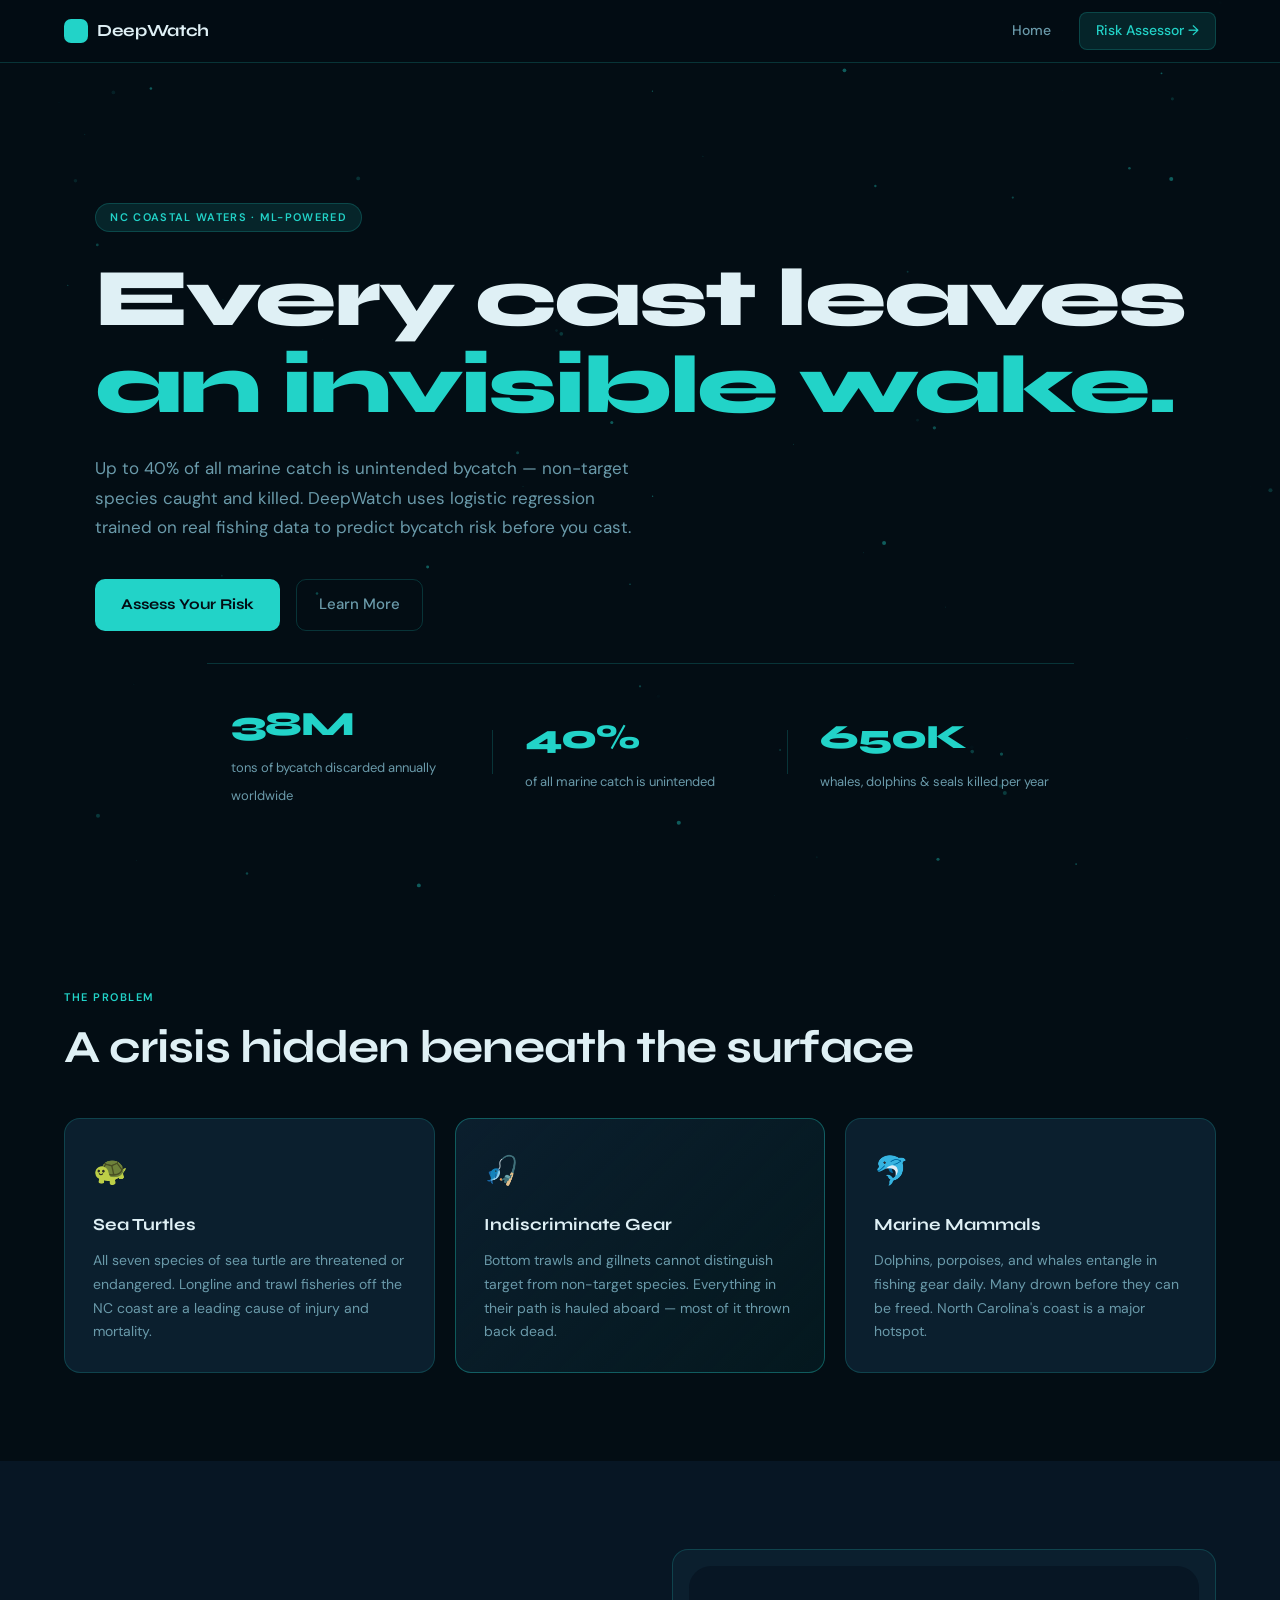
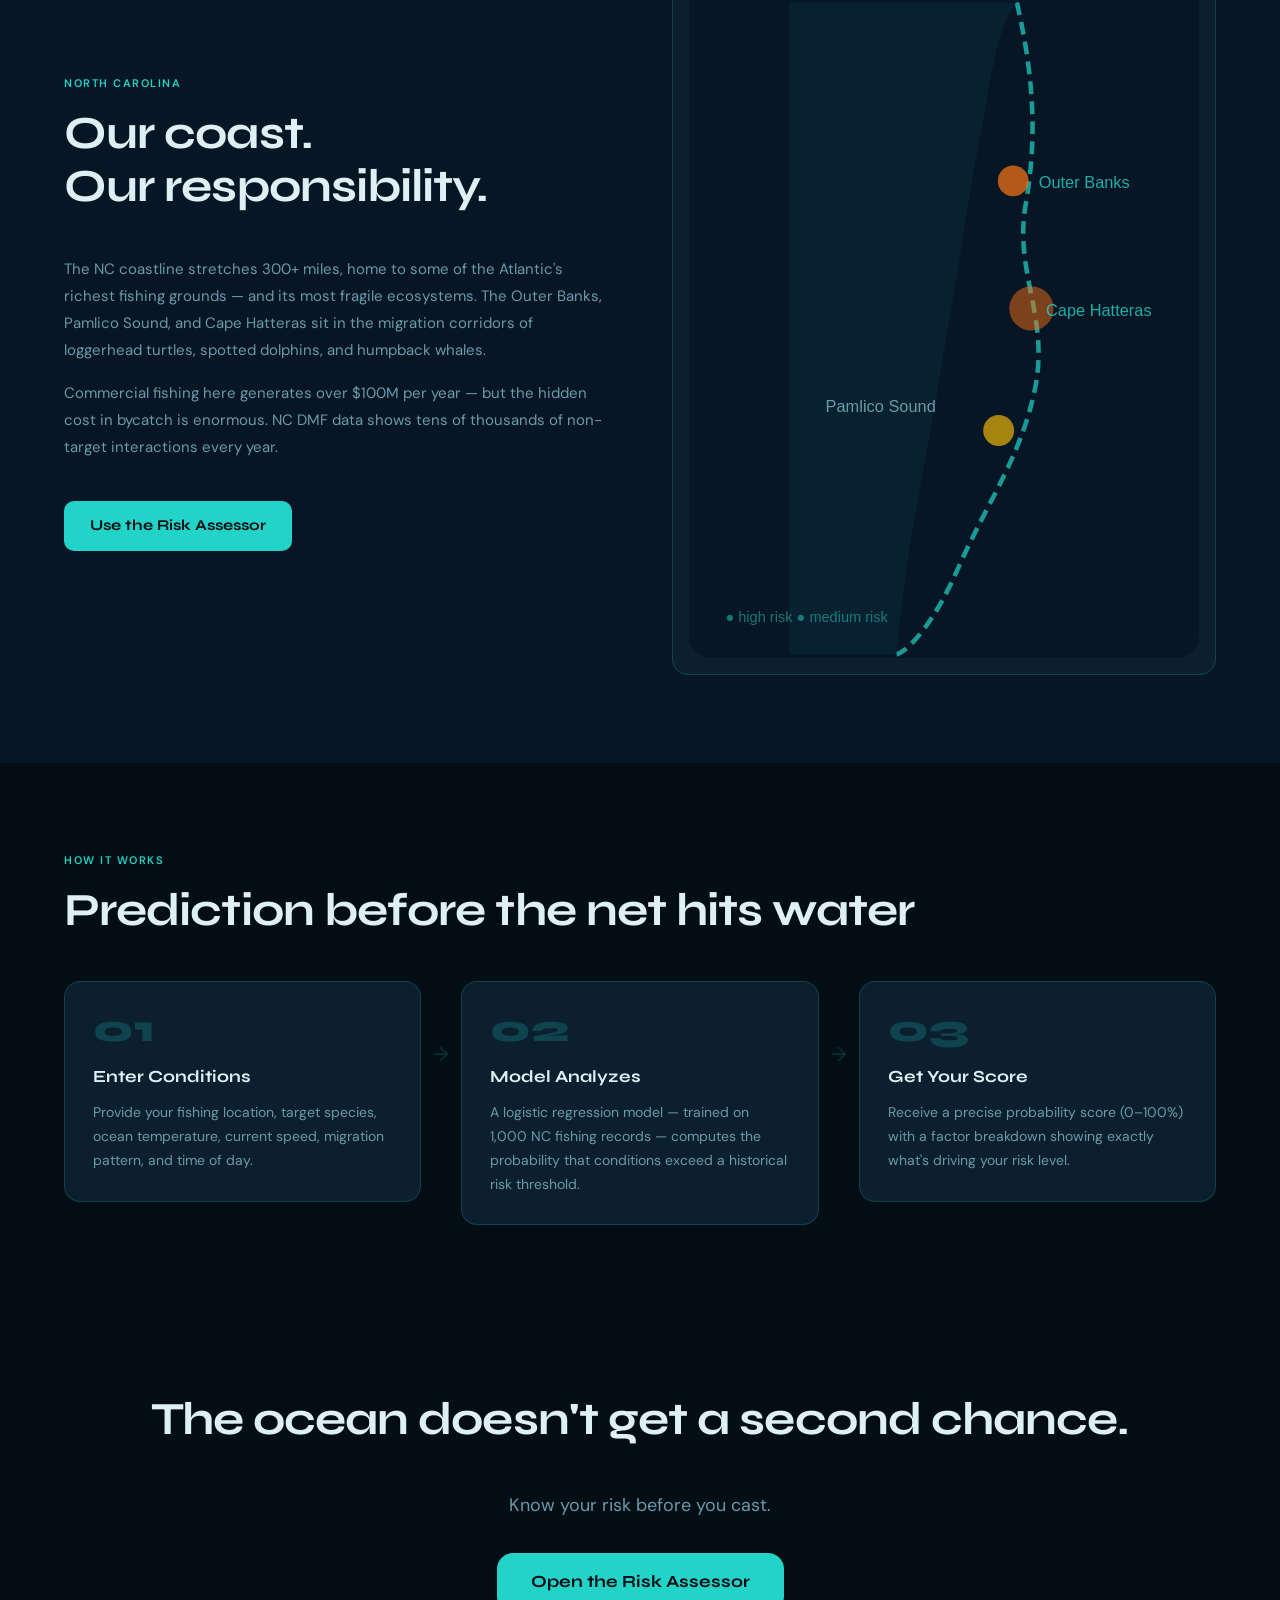
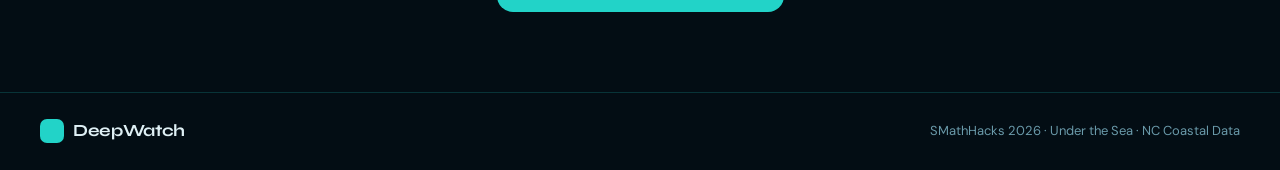
==== static/home.html @ 84fee2df "Add files via upload" ====
<!DOCTYPE html>
<html lang="en">
<head>
<meta charset="UTF-8">
<meta name="viewport" content="width=device-width, initial-scale=1.0">
<title>DeepWatch — Bycatch Risk Intelligence</title>
<link rel="preconnect" href="https://fonts.googleapis.com">
<link href="https://fonts.googleapis.com/css2?family=Syne:wght@400;600;700;800&family=DM+Sans:wght@300;400;500&display=swap" rel="stylesheet">
<link rel="stylesheet" href="style.css">
</head>
<body>

<nav>
  <div class="nav-inner">
    <a href="/" class="logo"><span class="logo-dot"></span>DeepWatch</a>
    <div class="nav-links">
      <a href="/">Home</a>
      <a href="/assessor" class="btn-nav">Risk Assessor →</a>
    </div>
  </div>
</nav>

<section class="hero">
  <canvas id="ocean-canvas"></canvas>
  <div class="hero-inner">
    <div class="hero-tag">NC Coastal Waters · ML-Powered</div>
    <h1>Every cast leaves<br><span class="accent">an invisible wake.</span></h1>
    <p class="hero-desc">Up to 40% of all marine catch is unintended bycatch — non-target species caught and killed. DeepWatch uses logistic regression trained on real fishing data to predict bycatch risk before you cast.</p>
    <div class="hero-btns">
      <a href="/assessor" class="btn-primary">Assess Your Risk</a>
      <a href="#problem" class="btn-ghost">Learn More</a>
    </div>
  </div>
  <div class="hero-stats">
    <div class="stat"><span class="stat-n">38M</span><span class="stat-l">tons of bycatch discarded annually worldwide</span></div>
    <div class="stat-sep"></div>
    <div class="stat"><span class="stat-n">40%</span><span class="stat-l">of all marine catch is unintended</span></div>
    <div class="stat-sep"></div>
    <div class="stat"><span class="stat-n">650K</span><span class="stat-l">whales, dolphins &amp; seals killed per year</span></div>
  </div>
</section>

<section class="section" id="problem">
  <div class="section-inner">
    <div class="eyebrow">The Problem</div>
    <h2>A crisis hidden beneath the surface</h2>
    <div class="cards3">
      <div class="card reveal">
        <div class="card-icon">🐢</div>
        <h3>Sea Turtles</h3>
        <p>All seven species of sea turtle are threatened or endangered. Longline and trawl fisheries off the NC coast are a leading cause of injury and mortality.</p>
      </div>
      <div class="card card-featured reveal">
        <div class="card-icon">🎣</div>
        <h3>Indiscriminate Gear</h3>
        <p>Bottom trawls and gillnets cannot distinguish target from non-target species. Everything in their path is hauled aboard — most of it thrown back dead.</p>
      </div>
      <div class="card reveal">
        <div class="card-icon">🐬</div>
        <h3>Marine Mammals</h3>
        <p>Dolphins, porpoises, and whales entangle in fishing gear daily. Many drown before they can be freed. North Carolina's coast is a major hotspot.</p>
      </div>
    </div>
  </div>
</section>

<section class="section section-dark">
  <div class="section-inner split">
    <div class="split-text reveal">
      <div class="eyebrow">North Carolina</div>
      <h2>Our coast.<br>Our responsibility.</h2>
      <p>The NC coastline stretches 300+ miles, home to some of the Atlantic's richest fishing grounds — and its most fragile ecosystems. The Outer Banks, Pamlico Sound, and Cape Hatteras sit in the migration corridors of loggerhead turtles, spotted dolphins, and humpback whales.</p>
      <p>Commercial fishing here generates over $100M per year — but the hidden cost in bycatch is enormous. NC DMF data shows tens of thousands of non-target interactions every year.</p>
      <a href="/assessor" class="btn-primary" style="display:inline-block;margin-top:1.5rem;">Use the Risk Assessor</a>
    </div>
    <div class="split-map reveal">
      <div class="map-card">
        <svg viewBox="0 0 280 380" fill="none" xmlns="http://www.w3.org/2000/svg">
          <rect width="280" height="380" fill="#071624" rx="12"/>
          <path d="M180,20 C188,55 192,90 185,130 C178,168 198,192 190,232 C182,270 165,292 148,330 C136,358 122,375 114,378" stroke="#22d3c8" stroke-width="2.5" stroke-dasharray="7,4" fill="none" opacity="0.7"/>
          <path d="M180,20 C172,28 168,48 163,76 C158,104 154,124 150,152 C146,178 142,198 138,224 C134,248 130,268 126,292 C122,312 118,338 114,378 L55,378 L55,20 Z" fill="#0a2d3d" opacity="0.5"/>
          <circle cx="178" cy="118" r="7" fill="#f97316" opacity="0.9"><animate attributeName="r" values="7;11;7" dur="2.5s" repeatCount="indefinite"/><animate attributeName="opacity" values="0.9;0.4;0.9" dur="2.5s" repeatCount="indefinite"/></circle>
          <circle cx="188" cy="188" r="9" fill="#f97316" opacity="0.8"><animate attributeName="r" values="9;14;9" dur="3s" repeatCount="indefinite"/><animate attributeName="opacity" values="0.8;0.3;0.8" dur="3s" repeatCount="indefinite"/></circle>
          <circle cx="170" cy="255" r="6" fill="#eab308" opacity="0.7"><animate attributeName="r" values="6;9;6" dur="3.5s" repeatCount="indefinite"/></circle>
          <text x="192" y="122" fill="#22d3c8" font-size="9" font-family="sans-serif" opacity="0.8">Outer Banks</text>
          <text x="196" y="192" fill="#22d3c8" font-size="9" font-family="sans-serif" opacity="0.8">Cape Hatteras</text>
          <text x="75" y="245" fill="#6a9aaa" font-size="9" font-family="sans-serif">Pamlico Sound</text>
          <text x="20" y="360" fill="#22d3c8" font-size="8" font-family="sans-serif" opacity="0.5">● high risk  ● medium risk</text>
        </svg>
      </div>
    </div>
  </div>
</section>

<section class="section">
  <div class="section-inner">
    <div class="eyebrow">How It Works</div>
    <h2>Prediction before the net hits water</h2>
    <div class="steps reveal">
      <div class="step">
        <div class="step-num">01</div>
        <h3>Enter Conditions</h3>
        <p>Provide your fishing location, target species, ocean temperature, current speed, migration pattern, and time of day.</p>
      </div>
      <div class="step-arrow">→</div>
      <div class="step">
        <div class="step-num">02</div>
        <h3>Model Analyzes</h3>
        <p>A logistic regression model — trained on 1,000 NC fishing records — computes the probability that conditions exceed a historical risk threshold.</p>
      </div>
      <div class="step-arrow">→</div>
      <div class="step">
        <div class="step-num">03</div>
        <h3>Get Your Score</h3>
        <p>Receive a precise probability score (0–100%) with a factor breakdown showing exactly what's driving your risk level.</p>
      </div>
    </div>
  </div>
</section>

<section class="cta-section">
  <div class="section-inner" style="text-align:center;padding-top:5rem;padding-bottom:5rem;">
    <h2>The ocean doesn't get a second chance.</h2>
    <p style="color:var(--muted);font-size:18px;margin-bottom:2rem;">Know your risk before you cast.</p>
    <a href="/assessor" class="btn-primary btn-lg">Open the Risk Assessor</a>
  </div>
</section>

<footer>
  <div class="footer-inner">
    <span class="logo"><span class="logo-dot"></span>DeepWatch</span>
    <span style="color:var(--muted);font-size:13px;">SMathHacks 2026 · Under the Sea · NC Coastal Data</span>
  </div>
</footer>

<script>
// Animated ocean canvas
const canvas = document.getElementById('ocean-canvas');
const ctx = canvas.getContext('2d');
let W, H, particles = [];
function resize() {
  W = canvas.width  = canvas.offsetWidth;
  H = canvas.height = canvas.offsetHeight;
}
function initParticles() {
  particles = Array.from({length:70}, () => ({
    x: Math.random()*W, y: Math.random()*H,
    r: Math.random()*1.8+0.3,
    vx:(Math.random()-.5)*.25, vy:(Math.random()-.5)*.12-.04,
    a: Math.random()
  }));
}
function drawCanvas() {
  ctx.clearRect(0,0,W,H);
  particles.forEach(p => {
    ctx.beginPath(); ctx.arc(p.x,p.y,p.r,0,Math.PI*2);
    ctx.fillStyle=`rgba(34,211,200,${p.a*.45})`; ctx.fill();
    p.x+=p.vx; p.y+=p.vy;
    p.a+=(Math.random()-.5)*.015; p.a=Math.max(.05,Math.min(.9,p.a));
    if(p.x<-10) p.x=W+10; if(p.x>W+10) p.x=-10;
    if(p.y<-10) p.y=H+10; if(p.y>H+10) p.y=-10;
  });
  requestAnimationFrame(drawCanvas);
}
resize(); initParticles(); drawCanvas();
window.addEventListener('resize',()=>{resize();initParticles();});

// Scroll reveal
const ro = new IntersectionObserver(entries => {
  entries.forEach(e => { if(e.isIntersecting) e.target.classList.add('revealed'); });
},{threshold:0.12});
document.querySelectorAll('.reveal').forEach(el=>ro.observe(el));
</script>
</body>
</html>
---- static/style.css ----
/* ── Variables ─────────────────────────────────────────── */
:root {
  --aqua:    #22d3c8;
  --aqua-lo: rgba(34,211,200,0.12);
  --aqua-bd: rgba(34,211,200,0.2);
  --deep:    #030d14;
  --mid:     #071624;
  --card:    #0b1f2e;
  --text:    #dff0f5;
  --muted:   #6a9aaa;
  --danger:  #f97316;
  --warn:    #eab308;
  --safe:    #22c55e;
  --fh: 'Syne', sans-serif;
  --fb: 'DM Sans', sans-serif;
  --r: 10px;
  --rL: 16px;
}

/* ── Reset ─────────────────────────────────────────────── */
*, *::before, *::after { box-sizing:border-box; margin:0; padding:0; }
html { scroll-behavior:smooth; }
body { font-family:var(--fb); background:var(--deep); color:var(--text); line-height:1.7; overflow-x:hidden; }
a { color:inherit; text-decoration:none; }

/* ── Nav ───────────────────────────────────────────────── */
nav {
  position:fixed; top:0; left:0; right:0; z-index:100;
  background:rgba(3,13,20,.88); backdrop-filter:blur(14px);
  border-bottom:1px solid var(--aqua-bd);
}
.nav-inner {
  max-width:1200px; margin:0 auto;
  display:flex; align-items:center; justify-content:space-between;
  height:62px; padding:0 1.5rem;
}
.logo {
  display:flex; align-items:center; gap:9px;
  font-family:var(--fh); font-size:17px; font-weight:700;
  letter-spacing:-.02em;
}
.logo-dot {
  width:24px; height:24px; border-radius:7px; background:var(--aqua);
  flex-shrink:0;
}
.nav-links { display:flex; align-items:center; gap:1.75rem; }
.nav-links a { font-size:14px; font-weight:500; color:var(--muted); transition:color .2s; }
.nav-links a:hover { color:var(--text); }
.btn-nav {
  background:var(--aqua-lo); color:var(--aqua) !important;
  border:1px solid var(--aqua-bd); padding:6px 16px; border-radius:8px;
  transition:background .2s !important;
}
.btn-nav:hover, .btn-nav.active { background:rgba(34,211,200,.2) !important; }

/* ── Buttons ───────────────────────────────────────────── */
.btn-primary {
  display:inline-flex; align-items:center;
  background:var(--aqua); color:#030d14;
  font-family:var(--fh); font-size:15px; font-weight:700;
  padding:12px 26px; border-radius:var(--r);
  transition:filter .2s, transform .15s;
}
.btn-primary:hover { filter:brightness(1.1); transform:translateY(-1px); }
.btn-primary.btn-lg { font-size:17px; padding:15px 34px; border-radius:var(--rL); }
.btn-ghost {
  display:inline-flex; align-items:center;
  font-size:15px; font-weight:500; color:var(--muted);
  padding:12px 22px; border:1px solid var(--aqua-bd); border-radius:var(--r);
  transition:color .2s, border-color .2s;
}
.btn-ghost:hover { color:var(--aqua); border-color:rgba(34,211,200,.4); }

/* ── Hero ──────────────────────────────────────────────── */
.hero {
  min-height:100vh; display:flex; flex-direction:column;
  justify-content:center; padding-top:62px; position:relative; overflow:hidden;
}
#ocean-canvas {
  position:absolute; inset:0; width:100%; height:100%; pointer-events:none;
}
.hero-inner {
  max-width:1200px; margin:0 auto; padding:5rem 1.5rem 2rem; position:relative;
}
.hero-tag {
  display:inline-block; font-size:11px; font-weight:600;
  letter-spacing:.12em; text-transform:uppercase;
  color:var(--aqua); background:var(--aqua-lo); border:1px solid var(--aqua-bd);
  padding:4px 14px; border-radius:20px; margin-bottom:1.5rem;
  animation:fadeUp .7s ease both;
}
h1 {
  font-family:var(--fh); font-size:clamp(40px,7vw,82px); font-weight:800;
  line-height:1.06; letter-spacing:-.03em; margin-bottom:1.5rem;
  animation:fadeUp .7s ease .1s both;
}
.accent { color:var(--aqua); }
.hero-desc {
  font-size:17px; color:var(--muted); max-width:540px; line-height:1.75;
  margin-bottom:2.25rem; animation:fadeUp .7s ease .2s both;
}
.hero-btns { display:flex; gap:1rem; flex-wrap:wrap; animation:fadeUp .7s ease .3s both; }
.hero-stats {
  max-width:1200px; margin:0 auto; padding:2rem 1.5rem;
  display:flex; gap:2rem; flex-wrap:wrap; align-items:center;
  border-top:1px solid var(--aqua-bd); position:relative;
  animation:fadeUp .7s ease .4s both;
}
.stat { flex:1; min-width:140px; }
.stat-n { display:block; font-family:var(--fh); font-size:34px; font-weight:800; color:var(--aqua); letter-spacing:-.03em; }
.stat-l { font-size:13px; color:var(--muted); line-height:1.4; }
.stat-sep { width:1px; height:44px; background:var(--aqua-bd); }

/* ── Sections ──────────────────────────────────────────── */
.section { padding:0; }
.section-dark { background:var(--mid); }
.section-inner { max-width:1200px; margin:0 auto; padding:5.5rem 1.5rem; }
.eyebrow {
  font-size:11px; font-weight:600; letter-spacing:.14em;
  text-transform:uppercase; color:var(--aqua); margin-bottom:.9rem;
}
h2 {
  font-family:var(--fh); font-size:clamp(26px,4vw,46px); font-weight:700;
  letter-spacing:-.02em; line-height:1.15; margin-bottom:2.75rem;
}

/* ── Cards ─────────────────────────────────────────────── */
.cards3 { display:grid; grid-template-columns:repeat(3,1fr); gap:1.25rem; }
.card {
  background:var(--card); border:1px solid var(--aqua-bd); border-radius:var(--rL);
  padding:1.75rem; transition:border-color .2s, transform .2s;
}
.card:hover { border-color:rgba(34,211,200,.4); transform:translateY(-3px); }
.card-featured { border-color:rgba(34,211,200,.35); background:linear-gradient(135deg,var(--card),rgba(34,211,200,.06)); }
.card-icon { font-size:28px; margin-bottom:1rem; }
.card h3 { font-family:var(--fh); font-size:17px; font-weight:700; margin-bottom:.6rem; }
.card p  { font-size:14px; color:var(--muted); line-height:1.7; }

/* ── Split ─────────────────────────────────────────────── */
.split { display:grid; grid-template-columns:1fr 1fr; gap:4rem; align-items:center; }
.split-text p { font-size:15px; color:var(--muted); line-height:1.8; margin-bottom:1rem; }
.map-card {
  background:var(--card); border:1px solid var(--aqua-bd); border-radius:var(--rL);
  overflow:hidden; padding:1rem;
}
.map-card svg { width:100%; height:auto; display:block; }

/* ── Steps ─────────────────────────────────────────────── */
.steps { display:flex; align-items:flex-start; gap:.75rem; }
.step { flex:1; background:var(--card); border:1px solid var(--aqua-bd); border-radius:var(--rL); padding:1.75rem; }
.step-num { font-family:var(--fh); font-size:38px; font-weight:800; color:var(--aqua); opacity:.2; line-height:1; margin-bottom:.9rem; }
.step h3  { font-family:var(--fh); font-size:17px; font-weight:700; margin-bottom:.6rem; }
.step p   { font-size:14px; color:var(--muted); line-height:1.7; }
.step-arrow { padding-top:3.5rem; font-size:20px; color:var(--aqua-bd); flex-shrink:0; }

/* ── CTA ───────────────────────────────────────────────── */
.cta-section { background:var(--deep); }

/* ── Footer ────────────────────────────────────────────── */
footer { border-top:1px solid var(--aqua-bd); padding:1.5rem; background:var(--deep); }
.footer-inner { max-width:1200px; margin:0 auto; display:flex; align-items:center; justify-content:space-between; }

/* ── Reveal animation ──────────────────────────────────── */
.reveal { opacity:0; transform:translateY(28px); transition:opacity .65s ease, transform .65s ease; }
.reveal.revealed { opacity:1; transform:translateY(0); }

/* ── Assessor layout ───────────────────────────────────── */
.page-assessor { background:var(--deep); }
.assessor-wrap {
  display:grid; grid-template-columns:360px 1fr;
  min-height:calc(100vh - 62px); margin-top:62px;
}

/* ── Sidebar ───────────────────────────────────────────── */
.sidebar {
  background:var(--mid); border-right:1px solid var(--aqua-bd);
  padding:2rem; position:sticky; top:62px; height:calc(100vh - 62px);
  overflow-y:auto; display:flex; flex-direction:column; gap:1.5rem;
}
.sidebar-top h1 { font-family:var(--fh); font-size:26px; font-weight:800; letter-spacing:-.03em; line-height:1.15; margin-bottom:.65rem; }
.sidebar-top p   { font-size:13px; color:var(--muted); line-height:1.7; }
.model-note {
  margin-top:.75rem; font-size:11px; color:var(--aqua); font-family:var(--fh);
  background:var(--aqua-lo); border:1px solid var(--aqua-bd);
  padding:6px 12px; border-radius:6px; letter-spacing:.02em;
}

/* ── Result box ────────────────────────────────────────── */
.result-box {
  flex:1; border:1px solid var(--aqua-bd); border-radius:var(--rL);
  background:var(--card); overflow:hidden;
}
.idle-state {
  display:flex; flex-direction:column; align-items:center;
  justify-content:center; padding:2.5rem 1.5rem; gap:1rem; height:100%; min-height:220px;
}
.idle-circle {
  width:56px; height:56px; border-radius:50%;
  background:var(--aqua-lo); border:2px dashed rgba(34,211,200,.3);
}
.idle-state p { font-size:13px; color:var(--muted); text-align:center; line-height:1.6; }
.result-state { padding:1.5rem; }

/* Donut */
.donut-wrap { position:relative; width:130px; height:130px; margin:0 auto 1rem; }
.donut-svg  { width:100%; height:100%; }
.donut-bg   { stroke:rgba(34,211,200,.1); }
.donut-ring { stroke:var(--aqua); transition:stroke-dashoffset .8s cubic-bezier(.4,0,.2,1), stroke .35s; }
.donut-center { position:absolute; top:50%; left:50%; transform:translate(-50%,-50%); text-align:center; }
.score-pct { display:block; font-family:var(--fh); font-size:26px; font-weight:800; color:var(--aqua); }
.score-lbl { font-size:10px; color:var(--muted); }

/* Badge */
.level-badge {
  display:block; width:fit-content; margin:0 auto .9rem;
  font-family:var(--fh); font-size:12px; font-weight:700;
  letter-spacing:.08em; text-transform:uppercase;
  padding:4px 16px; border-radius:20px;
}
.badge-HIGH   { background:rgba(249,115,22,.15); color:#fb923c; border:1px solid rgba(249,115,22,.3); }
.badge-MEDIUM { background:rgba(234,179,8,.12);  color:#fbbf24; border:1px solid rgba(234,179,8,.3); }
.badge-LOW    { background:rgba(34,197,94,.12);  color:#4ade80; border:1px solid rgba(34,197,94,.3); }

.result-desc  { font-size:13px; color:var(--muted); text-align:center; line-height:1.6; margin-bottom:.9rem; }
.threshold-row { font-size:11px; color:var(--muted); text-align:center; margin-bottom:1rem; font-family:var(--fh); }

/* Factors */
.factors-title { font-size:11px; font-weight:600; color:var(--muted); text-transform:uppercase; letter-spacing:.08em; margin-bottom:8px; }
.factor-item  { margin-bottom:8px; }
.factor-row   { display:flex; justify-content:space-between; margin-bottom:3px; }
.factor-name  { font-size:12px; color:var(--muted); }
.factor-pct   { font-size:11px; color:var(--muted); font-family:var(--fh); }
.factor-track { height:3px; background:rgba(255,255,255,.06); border-radius:2px; overflow:hidden; }
.factor-fill  { height:100%; border-radius:2px; background:var(--aqua); transition:width .6s cubic-bezier(.4,0,.2,1); }

/* Recommendation */
.rec-box {
  margin-top:.9rem; font-size:12px; color:var(--muted); line-height:1.65;
  background:rgba(34,211,200,.05); border:1px solid var(--aqua-bd);
  border-radius:8px; padding:10px 12px;
}

/* ── Form area ─────────────────────────────────────────── */
.form-area { padding:2rem; overflow-y:auto; }
.form-block {
  background:var(--card); border:1px solid var(--aqua-bd); border-radius:var(--rL);
  padding:1.5rem; margin-bottom:1.1rem;
  transition:border-color .2s;
}
.form-block:focus-within { border-color:rgba(34,211,200,.38); }
.form-block-title {
  display:flex; align-items:center; gap:10px;
  font-family:var(--fh); font-size:14px; font-weight:700; margin-bottom:1.1rem;
}
.fn {
  font-size:11px; font-weight:700; color:var(--aqua);
  background:var(--aqua-lo); border:1px solid var(--aqua-bd);
  padding:2px 8px; border-radius:4px; letter-spacing:.05em;
}
.row2 { display:grid; grid-template-columns:1fr 1fr; gap:1rem; }
.row3 { display:grid; grid-template-columns:1fr 1fr 1fr; gap:1rem; }
.fg   { display:flex; flex-direction:column; gap:5px; }
.fg label { font-size:12px; font-weight:500; color:var(--muted); }
.fhint    { font-size:11px; color:rgba(106,154,170,.6); }

input[type=number], select {
  width:100%; padding:9px 12px;
  font-family:var(--fb); font-size:13px;
  background:rgba(255,255,255,.04); border:1px solid rgba(255,255,255,.1);
  border-radius:8px; color:var(--text); outline:none;
  transition:border-color .2s, background .2s; -webkit-appearance:none;
}
input[type=number]:focus, select:focus {
  border-color:var(--aqua); background:rgba(34,211,200,.05);
}
select option { background:var(--mid); color:var(--text); }

.run-btn {
  width:100%; padding:14px;
  font-family:var(--fh); font-size:15px; font-weight:700;
  background:var(--aqua); color:#030d14; border:none;
  border-radius:var(--rL); cursor:pointer;
  transition:filter .2s, transform .1s; margin-bottom:2rem;
}
.run-btn:hover  { filter:brightness(1.1); }
.run-btn:active { transform:scale(.99); }
.run-btn:disabled { background:var(--muted); cursor:not-allowed; }

.error-msg { font-size:13px; color:#f97316; text-align:center; margin-top:-1rem; }

/* ── Animations ────────────────────────────────────────── */
@keyframes fadeUp {
  from { opacity:0; transform:translateY(22px); }
  to   { opacity:1; transform:translateY(0); }
}

/* ── Responsive ────────────────────────────────────────── */
@media(max-width:960px) {
  .cards3 { grid-template-columns:1fr; }
  .split  { grid-template-columns:1fr; }
  .steps  { flex-direction:column; }
  .step-arrow { padding-top:0; transform:rotate(90deg); }
  .assessor-wrap { grid-template-columns:1fr; }
  .sidebar { position:static; height:auto; }
  .row3 { grid-template-columns:1fr 1fr; }
}
@media(max-width:540px) {
  .row2, .row3 { grid-template-columns:1fr; }
  .hero-stats  { flex-direction:column; gap:1rem; }
  .stat-sep    { display:none; }
}
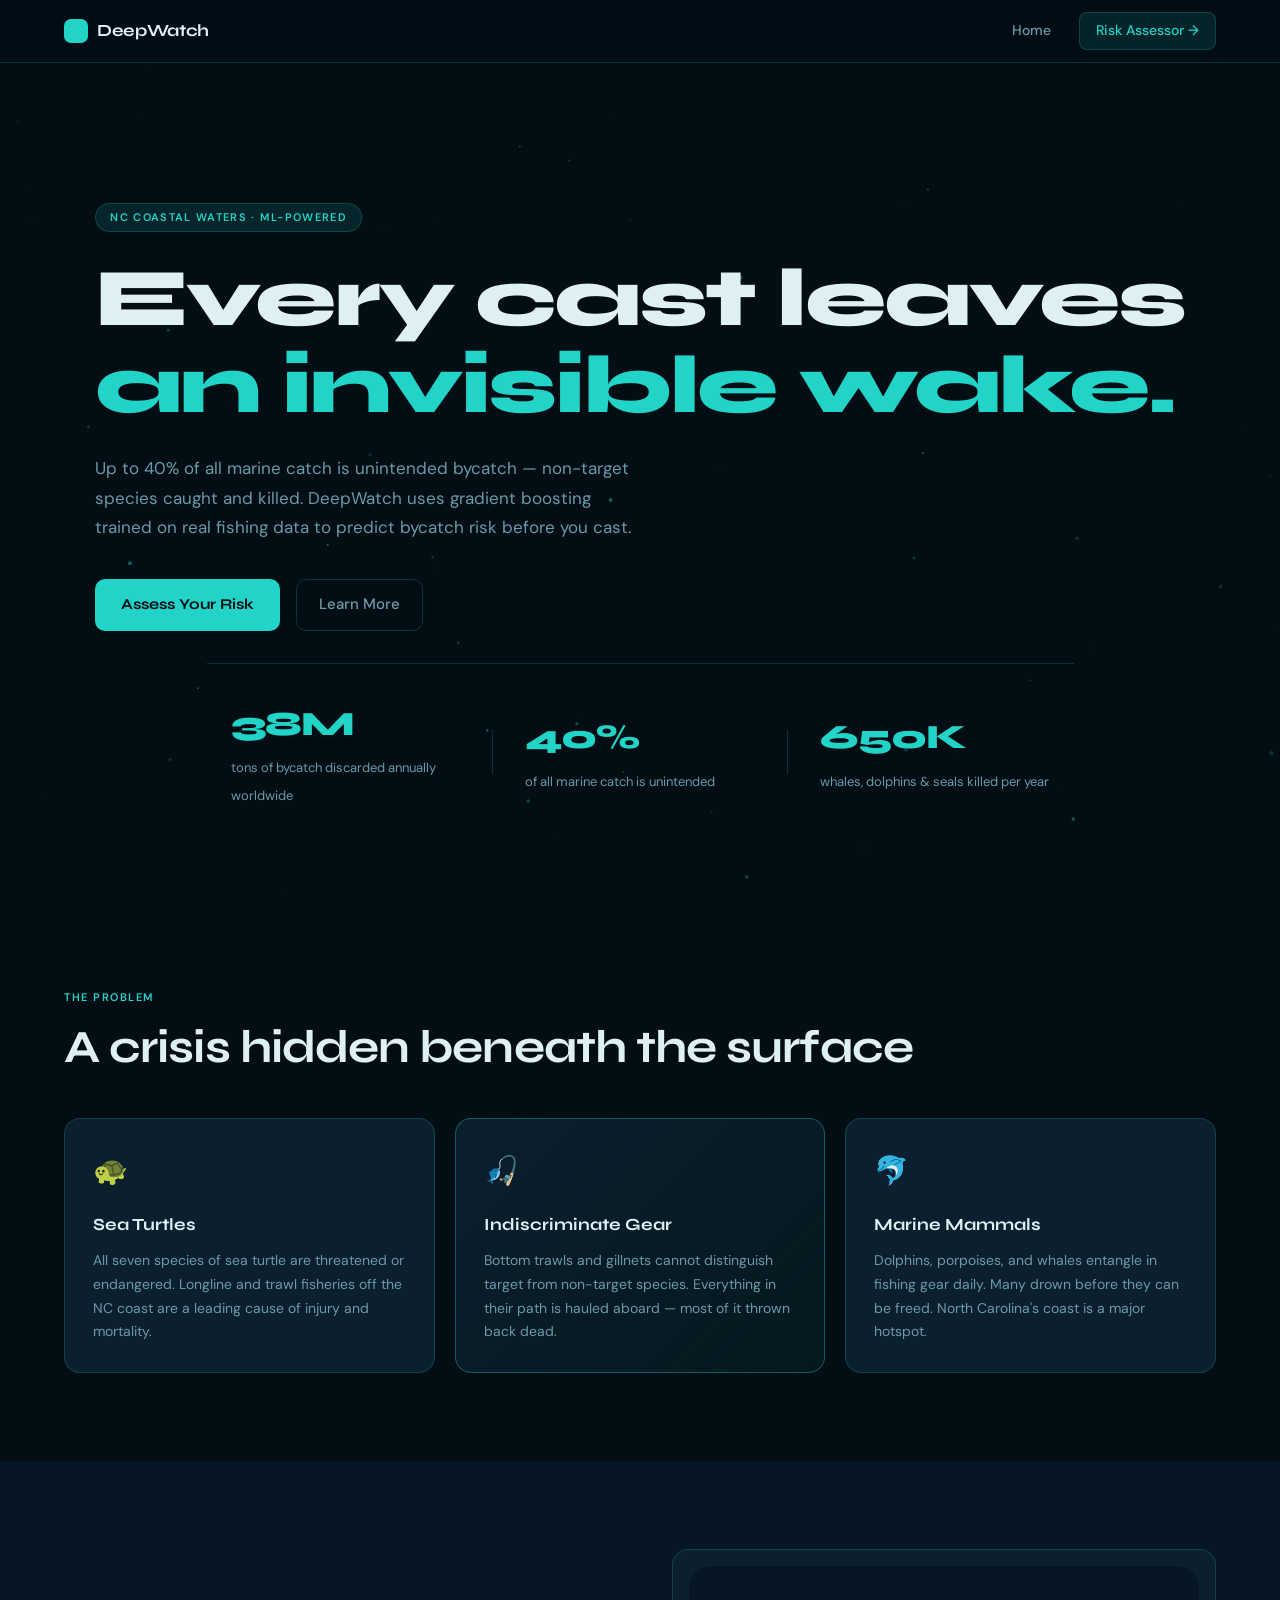
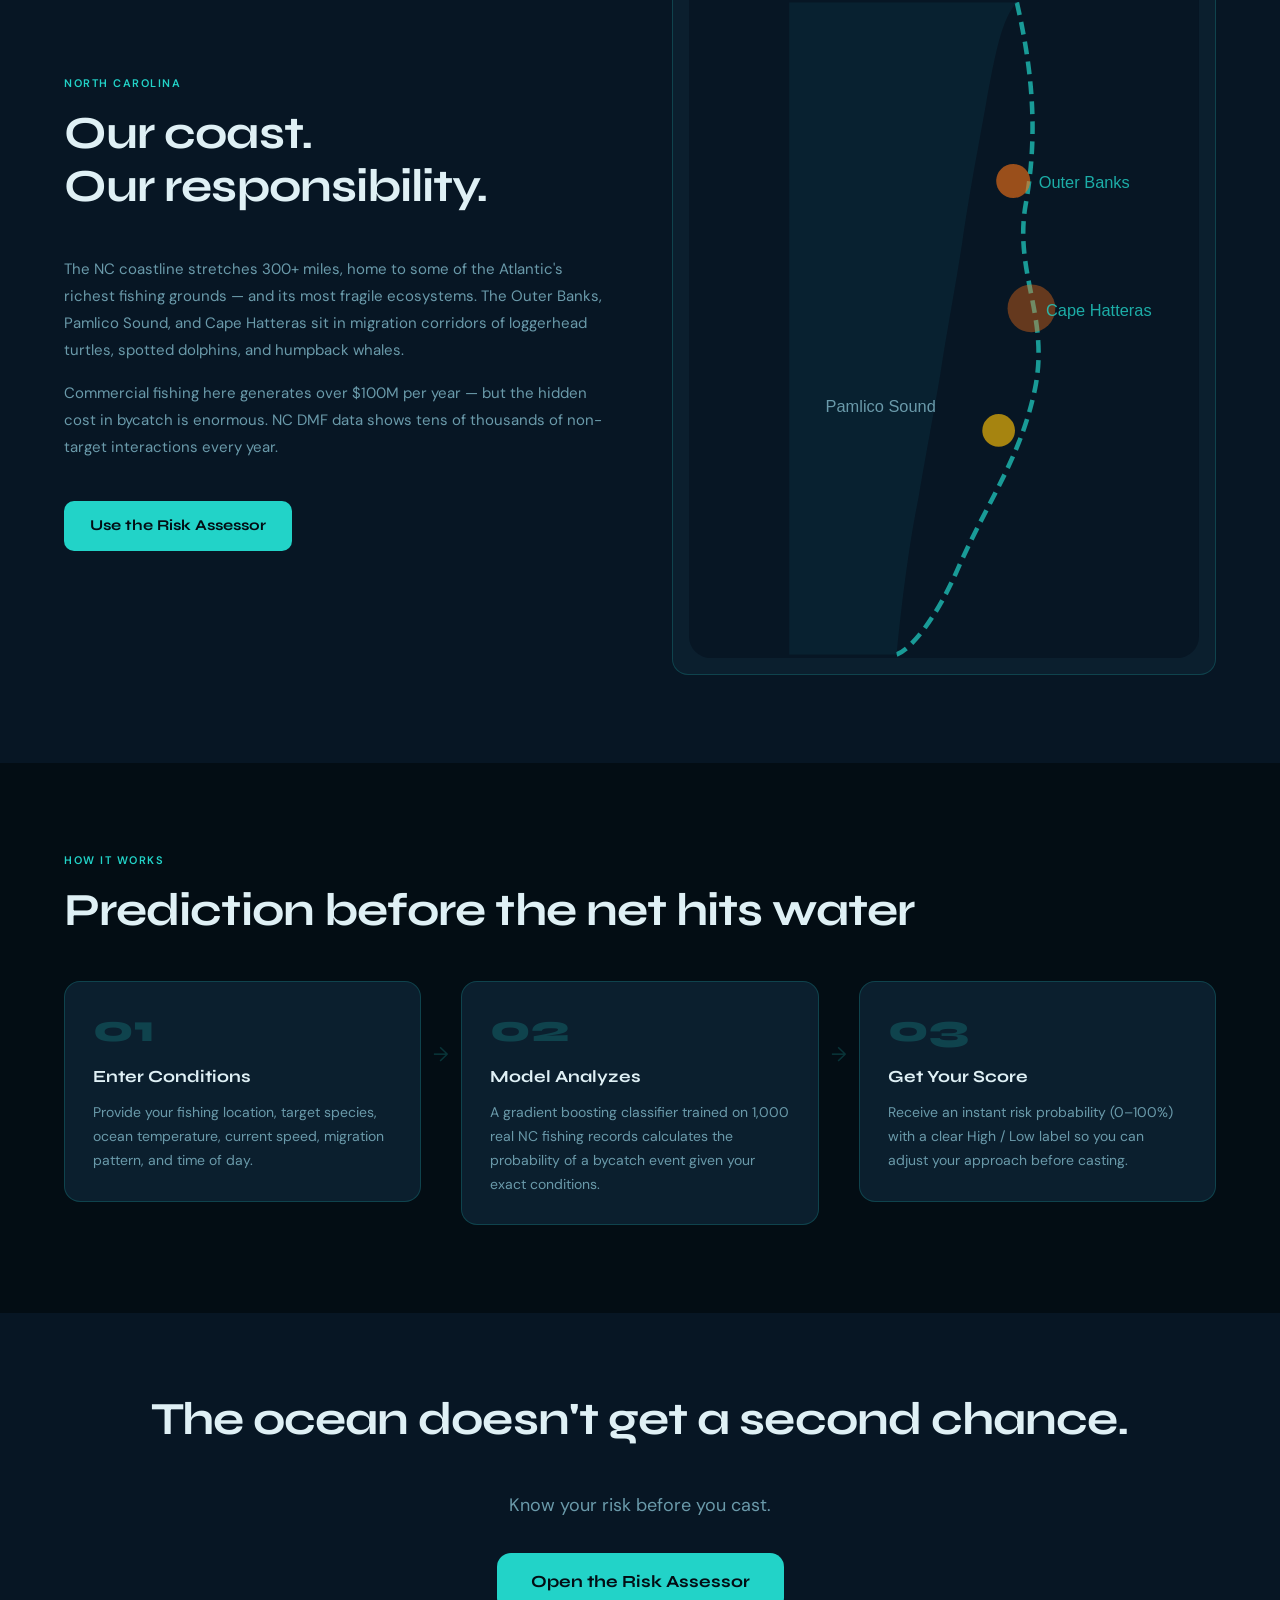
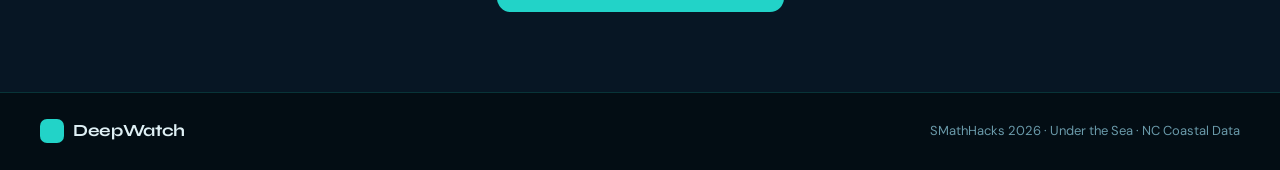
==== commit 7bd977e2: "Add files via upload" ====
--- a/static/home.html
+++ b/static/home.html
@@ -6,7 +6,154 @@
 <title>DeepWatch — Bycatch Risk Intelligence</title>
 <link rel="preconnect" href="https://fonts.googleapis.com">
 <link href="https://fonts.googleapis.com/css2?family=Syne:wght@400;600;700;800&family=DM+Sans:wght@300;400;500&display=swap" rel="stylesheet">
-<link rel="stylesheet" href="style.css">
+<style>
+:root {
+  --aqua:    #22d3c8;
+  --aqua-lo: rgba(34,211,200,0.12);
+  --aqua-bd: rgba(34,211,200,0.2);
+  --deep:    #030d14;
+  --mid:     #071624;
+  --card:    #0b1f2e;
+  --text:    #dff0f5;
+  --muted:   #6a9aaa;
+  --danger:  #f97316;
+  --fh: 'Syne', sans-serif;
+  --fb: 'DM Sans', sans-serif;
+}
+*, *::before, *::after { box-sizing:border-box; margin:0; padding:0; }
+html { scroll-behavior:smooth; }
+body { font-family:var(--fb); background:var(--deep); color:var(--text); line-height:1.7; overflow-x:hidden; }
+a { color:inherit; text-decoration:none; }
+
+/* Nav */
+nav {
+  position:fixed; top:0; left:0; right:0; z-index:100;
+  background:rgba(3,13,20,.9); backdrop-filter:blur(14px);
+  border-bottom:1px solid var(--aqua-bd);
+}
+.nav-inner {
+  max-width:1200px; margin:0 auto; padding:0 1.5rem;
+  display:flex; align-items:center; justify-content:space-between; height:62px;
+}
+.logo { display:flex; align-items:center; gap:9px; font-family:var(--fh); font-size:17px; font-weight:700; letter-spacing:-.02em; }
+.logo-dot { width:24px; height:24px; border-radius:7px; background:var(--aqua); flex-shrink:0; }
+.nav-links { display:flex; align-items:center; gap:1.75rem; }
+.nav-links a { font-size:14px; font-weight:500; color:var(--muted); transition:color .2s; }
+.nav-links a:hover { color:var(--text); }
+.btn-nav {
+  background:var(--aqua-lo); color:var(--aqua) !important;
+  border:1px solid var(--aqua-bd); padding:6px 16px; border-radius:8px;
+  transition:background .2s !important;
+}
+.btn-nav:hover { background:rgba(34,211,200,.2) !important; }
+
+/* Hero */
+.hero {
+  min-height:100vh; display:flex; flex-direction:column;
+  justify-content:center; padding-top:62px; position:relative; overflow:hidden;
+}
+canvas#bg { position:absolute; inset:0; width:100%; height:100%; pointer-events:none; }
+.hero-inner { max-width:1200px; margin:0 auto; padding:5rem 1.5rem 2rem; position:relative; }
+.hero-tag {
+  display:inline-block; font-size:11px; font-weight:600; letter-spacing:.12em;
+  text-transform:uppercase; color:var(--aqua); background:var(--aqua-lo);
+  border:1px solid var(--aqua-bd); padding:4px 14px; border-radius:20px;
+  margin-bottom:1.5rem; animation:fadeUp .7s ease both;
+}
+h1 {
+  font-family:var(--fh); font-size:clamp(40px,7vw,82px); font-weight:800;
+  line-height:1.06; letter-spacing:-.03em; margin-bottom:1.5rem;
+  animation:fadeUp .7s ease .1s both;
+}
+.accent { color:var(--aqua); }
+.hero-desc {
+  font-size:17px; color:var(--muted); max-width:540px; line-height:1.75;
+  margin-bottom:2.25rem; animation:fadeUp .7s ease .2s both;
+}
+.hero-btns { display:flex; gap:1rem; flex-wrap:wrap; animation:fadeUp .7s ease .3s both; }
+.btn-primary {
+  display:inline-flex; align-items:center; background:var(--aqua); color:#030d14;
+  font-family:var(--fh); font-size:15px; font-weight:700; padding:12px 26px;
+  border-radius:10px; transition:filter .2s, transform .15s;
+}
+.btn-primary:hover { filter:brightness(1.1); transform:translateY(-1px); }
+.btn-primary.lg { font-size:17px; padding:15px 34px; border-radius:14px; }
+.btn-ghost {
+  display:inline-flex; align-items:center; font-size:15px; font-weight:500;
+  color:var(--muted); padding:12px 22px; border:1px solid var(--aqua-bd);
+  border-radius:10px; transition:color .2s, border-color .2s;
+}
+.btn-ghost:hover { color:var(--aqua); border-color:rgba(34,211,200,.4); }
+
+/* Stats strip */
+.hero-stats {
+  max-width:1200px; margin:0 auto; padding:2rem 1.5rem;
+  display:flex; gap:2rem; flex-wrap:wrap; align-items:center;
+  border-top:1px solid var(--aqua-bd); position:relative;
+  animation:fadeUp .7s ease .4s both;
+}
+.stat { flex:1; min-width:140px; }
+.stat-n { display:block; font-family:var(--fh); font-size:34px; font-weight:800; color:var(--aqua); letter-spacing:-.03em; }
+.stat-l { font-size:13px; color:var(--muted); line-height:1.4; }
+.stat-sep { width:1px; height:44px; background:var(--aqua-bd); }
+
+/* Sections */
+.section { padding:0; }
+.section-dark { background:var(--mid); }
+.section-inner { max-width:1200px; margin:0 auto; padding:5.5rem 1.5rem; }
+.eyebrow { font-size:11px; font-weight:600; letter-spacing:.14em; text-transform:uppercase; color:var(--aqua); margin-bottom:.9rem; }
+h2 { font-family:var(--fh); font-size:clamp(26px,4vw,46px); font-weight:700; letter-spacing:-.02em; line-height:1.15; margin-bottom:2.75rem; }
+
+/* Cards */
+.cards3 { display:grid; grid-template-columns:repeat(3,1fr); gap:1.25rem; }
+.card {
+  background:var(--card); border:1px solid var(--aqua-bd); border-radius:16px;
+  padding:1.75rem; transition:border-color .2s, transform .2s;
+}
+.card:hover { border-color:rgba(34,211,200,.4); transform:translateY(-3px); }
+.card.featured { border-color:rgba(34,211,200,.35); background:linear-gradient(135deg,var(--card),rgba(34,211,200,.06)); }
+.card-icon { font-size:28px; margin-bottom:1rem; }
+.card h3 { font-family:var(--fh); font-size:17px; font-weight:700; margin-bottom:.6rem; }
+.card p  { font-size:14px; color:var(--muted); line-height:1.7; }
+
+/* Split */
+.split { display:grid; grid-template-columns:1fr 1fr; gap:4rem; align-items:center; }
+.split-text p { font-size:15px; color:var(--muted); line-height:1.8; margin-bottom:1rem; }
+.map-card { background:var(--card); border:1px solid var(--aqua-bd); border-radius:16px; overflow:hidden; padding:1rem; }
+.map-card svg { width:100%; height:auto; display:block; }
+
+/* Steps */
+.steps { display:flex; align-items:flex-start; gap:.75rem; }
+.step { flex:1; background:var(--card); border:1px solid var(--aqua-bd); border-radius:16px; padding:1.75rem; }
+.step-num { font-family:var(--fh); font-size:38px; font-weight:800; color:var(--aqua); opacity:.2; line-height:1; margin-bottom:.9rem; }
+.step h3  { font-family:var(--fh); font-size:17px; font-weight:700; margin-bottom:.6rem; }
+.step p   { font-size:14px; color:var(--muted); line-height:1.7; }
+.step-arrow { padding-top:3.5rem; font-size:20px; color:var(--aqua-bd); flex-shrink:0; }
+
+/* CTA */
+.cta-inner { text-align:center; padding-top:5rem; padding-bottom:5rem; }
+.cta-inner p { color:var(--muted); font-size:18px; margin-bottom:2rem; }
+
+/* Footer */
+footer { border-top:1px solid var(--aqua-bd); padding:1.5rem; background:var(--deep); }
+.footer-inner { max-width:1200px; margin:0 auto; display:flex; align-items:center; justify-content:space-between; }
+.footer-note { font-size:13px; color:var(--muted); }
+
+/* Reveal */
+.reveal { opacity:0; transform:translateY(28px); transition:opacity .65s ease, transform .65s ease; }
+.reveal.on { opacity:1; transform:translateY(0); }
+
+@keyframes fadeUp { from{opacity:0;transform:translateY(22px)} to{opacity:1;transform:translateY(0)} }
+
+@media(max-width:960px) {
+  .cards3 { grid-template-columns:1fr; }
+  .split  { grid-template-columns:1fr; }
+  .steps  { flex-direction:column; }
+  .step-arrow { padding-top:0; }
+  .hero-stats { flex-direction:column; gap:1rem; }
+  .stat-sep { display:none; }
+}
+</style>
 </head>
 <body>
 
@@ -21,11 +168,11 @@
 </nav>
 
 <section class="hero">
-  <canvas id="ocean-canvas"></canvas>
+  <canvas id="bg"></canvas>
   <div class="hero-inner">
     <div class="hero-tag">NC Coastal Waters · ML-Powered</div>
     <h1>Every cast leaves<br><span class="accent">an invisible wake.</span></h1>
-    <p class="hero-desc">Up to 40% of all marine catch is unintended bycatch — non-target species caught and killed. DeepWatch uses logistic regression trained on real fishing data to predict bycatch risk before you cast.</p>
+    <p class="hero-desc">Up to 40% of all marine catch is unintended bycatch — non-target species caught and killed. DeepWatch uses gradient boosting trained on real fishing data to predict bycatch risk before you cast.</p>
     <div class="hero-btns">
       <a href="/assessor" class="btn-primary">Assess Your Risk</a>
       <a href="#problem" class="btn-ghost">Learn More</a>
@@ -50,7 +197,7 @@
         <h3>Sea Turtles</h3>
         <p>All seven species of sea turtle are threatened or endangered. Longline and trawl fisheries off the NC coast are a leading cause of injury and mortality.</p>
       </div>
-      <div class="card card-featured reveal">
+      <div class="card featured reveal">
         <div class="card-icon">🎣</div>
         <h3>Indiscriminate Gear</h3>
         <p>Bottom trawls and gillnets cannot distinguish target from non-target species. Everything in their path is hauled aboard — most of it thrown back dead.</p>
@@ -69,11 +216,11 @@
     <div class="split-text reveal">
       <div class="eyebrow">North Carolina</div>
       <h2>Our coast.<br>Our responsibility.</h2>
-      <p>The NC coastline stretches 300+ miles, home to some of the Atlantic's richest fishing grounds — and its most fragile ecosystems. The Outer Banks, Pamlico Sound, and Cape Hatteras sit in the migration corridors of loggerhead turtles, spotted dolphins, and humpback whales.</p>
+      <p>The NC coastline stretches 300+ miles, home to some of the Atlantic's richest fishing grounds — and its most fragile ecosystems. The Outer Banks, Pamlico Sound, and Cape Hatteras sit in migration corridors of loggerhead turtles, spotted dolphins, and humpback whales.</p>
       <p>Commercial fishing here generates over $100M per year — but the hidden cost in bycatch is enormous. NC DMF data shows tens of thousands of non-target interactions every year.</p>
       <a href="/assessor" class="btn-primary" style="display:inline-block;margin-top:1.5rem;">Use the Risk Assessor</a>
     </div>
-    <div class="split-map reveal">
+    <div class="reveal">
       <div class="map-card">
         <svg viewBox="0 0 280 380" fill="none" xmlns="http://www.w3.org/2000/svg">
           <rect width="280" height="380" fill="#071624" rx="12"/>
@@ -84,8 +231,7 @@
           <circle cx="170" cy="255" r="6" fill="#eab308" opacity="0.7"><animate attributeName="r" values="6;9;6" dur="3.5s" repeatCount="indefinite"/></circle>
           <text x="192" y="122" fill="#22d3c8" font-size="9" font-family="sans-serif" opacity="0.8">Outer Banks</text>
           <text x="196" y="192" fill="#22d3c8" font-size="9" font-family="sans-serif" opacity="0.8">Cape Hatteras</text>
-          <text x="75" y="245" fill="#6a9aaa" font-size="9" font-family="sans-serif">Pamlico Sound</text>
-          <text x="20" y="360" fill="#22d3c8" font-size="8" font-family="sans-serif" opacity="0.5">● high risk  ● medium risk</text>
+          <text x="75"  y="245" fill="#6a9aaa" font-size="9" font-family="sans-serif">Pamlico Sound</text>
         </svg>
       </div>
     </div>
@@ -106,70 +252,60 @@
       <div class="step">
         <div class="step-num">02</div>
         <h3>Model Analyzes</h3>
-        <p>A logistic regression model — trained on 1,000 NC fishing records — computes the probability that conditions exceed a historical risk threshold.</p>
+        <p>A gradient boosting classifier trained on 1,000 real NC fishing records calculates the probability of a bycatch event given your exact conditions.</p>
       </div>
       <div class="step-arrow">→</div>
       <div class="step">
         <div class="step-num">03</div>
         <h3>Get Your Score</h3>
-        <p>Receive a precise probability score (0–100%) with a factor breakdown showing exactly what's driving your risk level.</p>
-      </div>
-    </div>
-  </div>
-</section>
-
-<section class="cta-section">
-  <div class="section-inner" style="text-align:center;padding-top:5rem;padding-bottom:5rem;">
+        <p>Receive an instant risk probability (0–100%) with a clear High / Low label so you can adjust your approach before casting.</p>
+      </div>
+    </div>
+  </div>
+</section>
+
+<section class="section section-dark">
+  <div class="section-inner cta-inner">
     <h2>The ocean doesn't get a second chance.</h2>
-    <p style="color:var(--muted);font-size:18px;margin-bottom:2rem;">Know your risk before you cast.</p>
-    <a href="/assessor" class="btn-primary btn-lg">Open the Risk Assessor</a>
+    <p>Know your risk before you cast.</p>
+    <a href="/assessor" class="btn-primary lg">Open the Risk Assessor</a>
   </div>
 </section>
 
 <footer>
   <div class="footer-inner">
     <span class="logo"><span class="logo-dot"></span>DeepWatch</span>
-    <span style="color:var(--muted);font-size:13px;">SMathHacks 2026 · Under the Sea · NC Coastal Data</span>
+    <span class="footer-note">SMathHacks 2026 · Under the Sea · NC Coastal Data</span>
   </div>
 </footer>
 
 <script>
-// Animated ocean canvas
-const canvas = document.getElementById('ocean-canvas');
+// Particle canvas
+const canvas = document.getElementById('bg');
 const ctx = canvas.getContext('2d');
-let W, H, particles = [];
-function resize() {
-  W = canvas.width  = canvas.offsetWidth;
-  H = canvas.height = canvas.offsetHeight;
-}
-function initParticles() {
-  particles = Array.from({length:70}, () => ({
-    x: Math.random()*W, y: Math.random()*H,
-    r: Math.random()*1.8+0.3,
-    vx:(Math.random()-.5)*.25, vy:(Math.random()-.5)*.12-.04,
-    a: Math.random()
-  }));
-}
-function drawCanvas() {
+let W, H, pts = [];
+function resize() { W = canvas.width = canvas.offsetWidth; H = canvas.height = canvas.offsetHeight; }
+function init() { pts = Array.from({length:70}, () => ({ x:Math.random()*W, y:Math.random()*H, r:Math.random()*1.8+.3, vx:(Math.random()-.5)*.25, vy:(Math.random()-.5)*.12-.04, a:Math.random() })); }
+function draw() {
   ctx.clearRect(0,0,W,H);
-  particles.forEach(p => {
+  pts.forEach(p => {
     ctx.beginPath(); ctx.arc(p.x,p.y,p.r,0,Math.PI*2);
     ctx.fillStyle=`rgba(34,211,200,${p.a*.45})`; ctx.fill();
     p.x+=p.vx; p.y+=p.vy;
     p.a+=(Math.random()-.5)*.015; p.a=Math.max(.05,Math.min(.9,p.a));
-    if(p.x<-10) p.x=W+10; if(p.x>W+10) p.x=-10;
-    if(p.y<-10) p.y=H+10; if(p.y>H+10) p.y=-10;
+    if(p.x<-10)p.x=W+10; if(p.x>W+10)p.x=-10;
+    if(p.y<-10)p.y=H+10; if(p.y>H+10)p.y=-10;
   });
-  requestAnimationFrame(drawCanvas);
-}
-resize(); initParticles(); drawCanvas();
-window.addEventListener('resize',()=>{resize();initParticles();});
+  requestAnimationFrame(draw);
+}
+resize(); init(); draw();
+window.addEventListener('resize',()=>{resize();init();});
 
 // Scroll reveal
 const ro = new IntersectionObserver(entries => {
-  entries.forEach(e => { if(e.isIntersecting) e.target.classList.add('revealed'); });
-},{threshold:0.12});
-document.querySelectorAll('.reveal').forEach(el=>ro.observe(el));
+  entries.forEach(e => { if(e.isIntersecting) e.target.classList.add('on'); });
+}, {threshold:0.12});
+document.querySelectorAll('.reveal').forEach(el => ro.observe(el));
 </script>
 </body>
 </html>
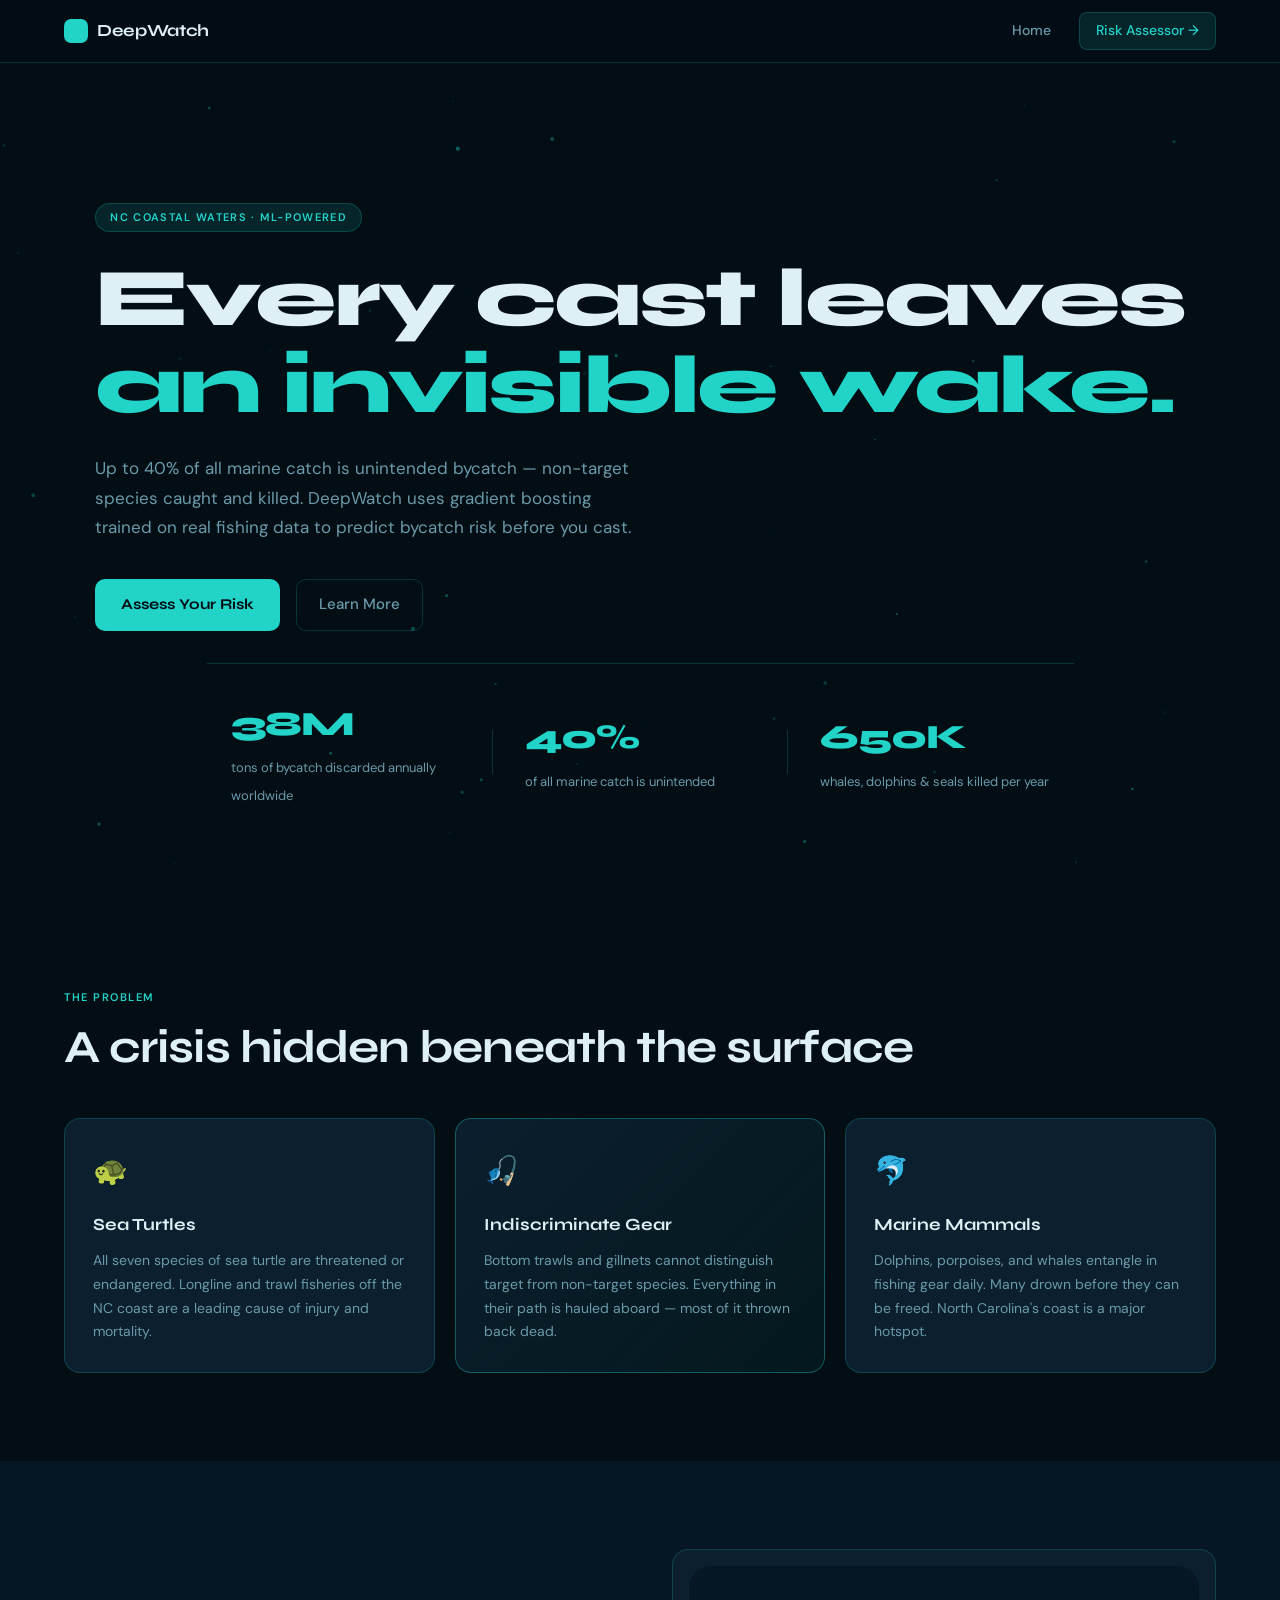
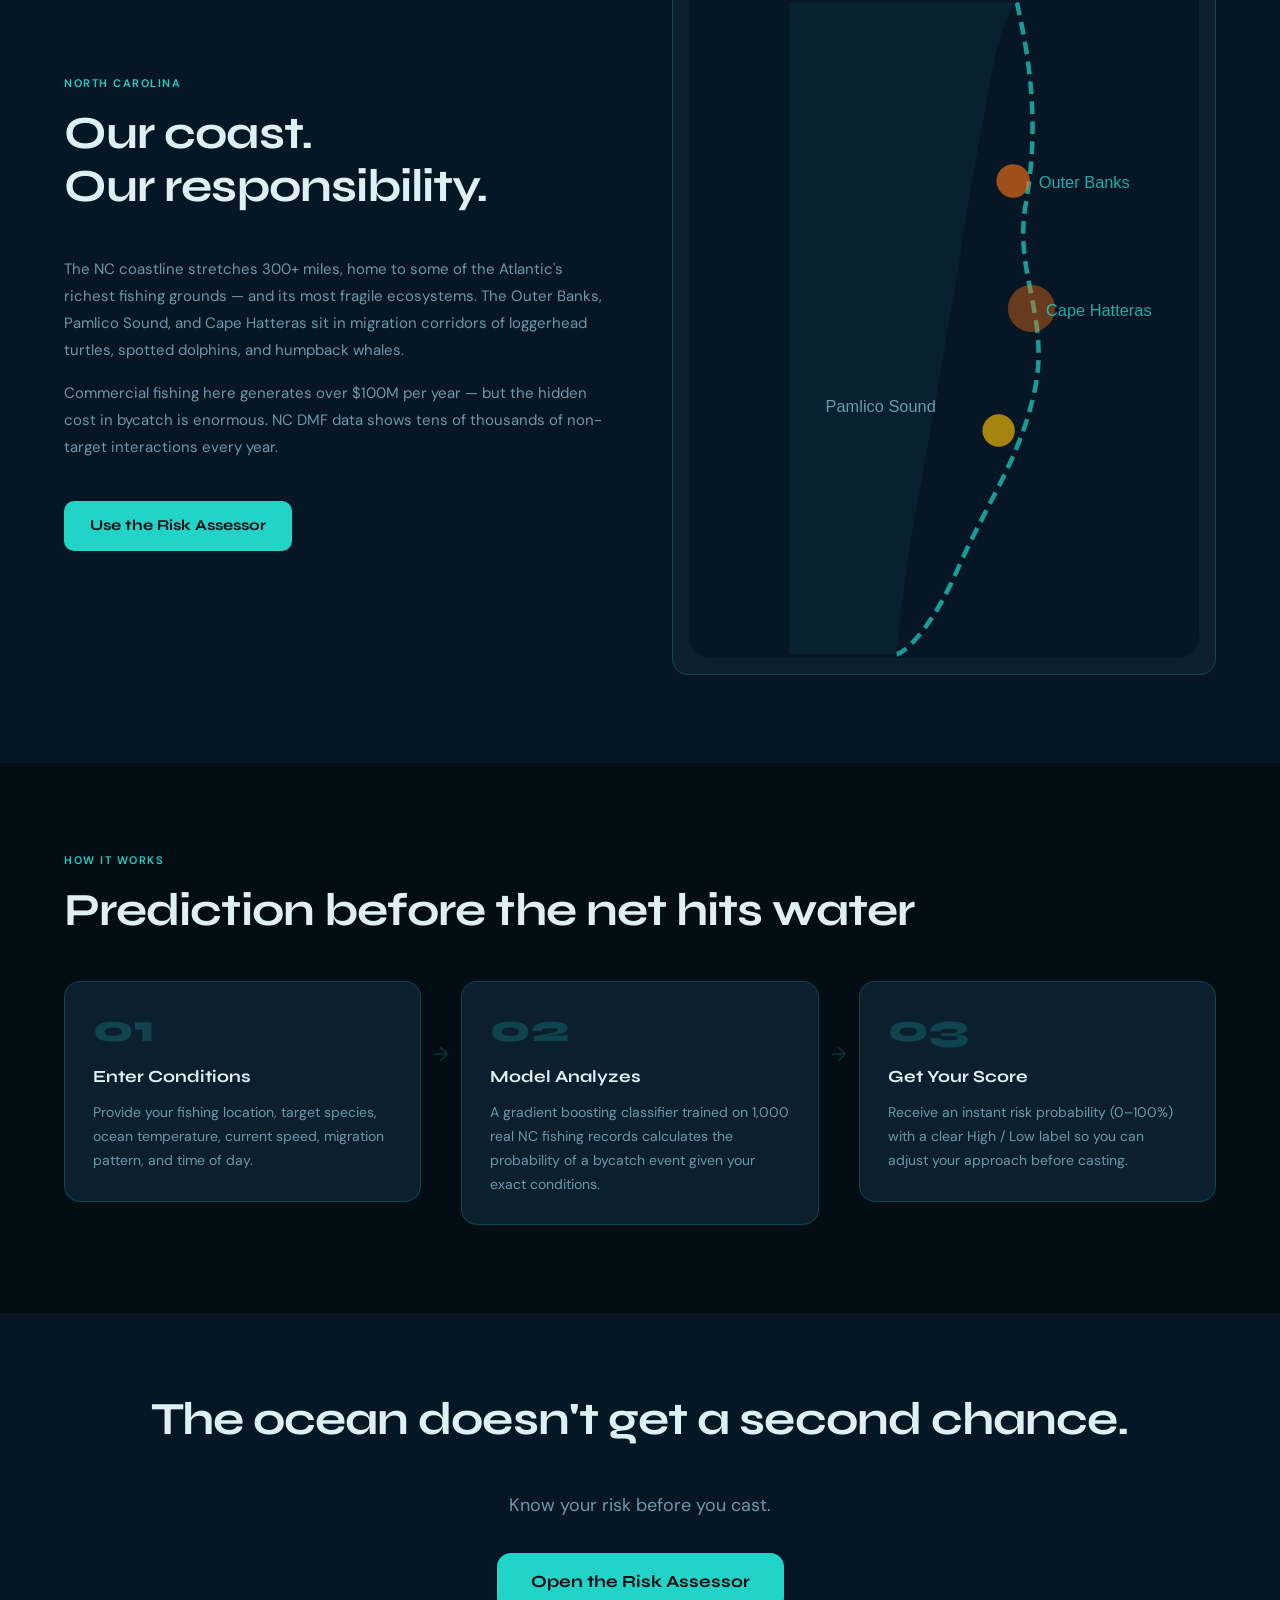
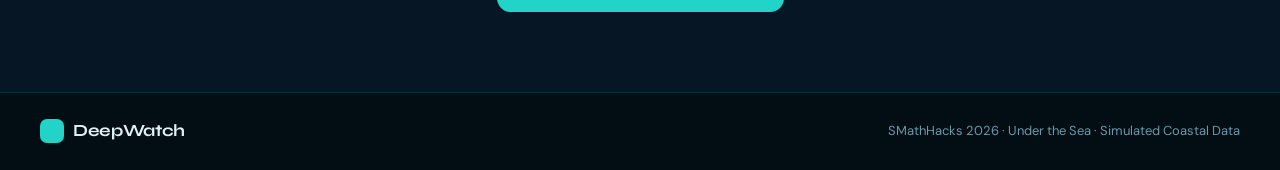
==== commit c6f536f2: "small changes" ====
--- a/static/home.html
+++ b/static/home.html
@@ -275,7 +275,7 @@
 <footer>
   <div class="footer-inner">
     <span class="logo"><span class="logo-dot"></span>DeepWatch</span>
-    <span class="footer-note">SMathHacks 2026 · Under the Sea · NC Coastal Data</span>
+    <span class="footer-note">SMathHacks 2026 · Under the Sea · Simulated Coastal Data</span>
   </div>
 </footer>
 
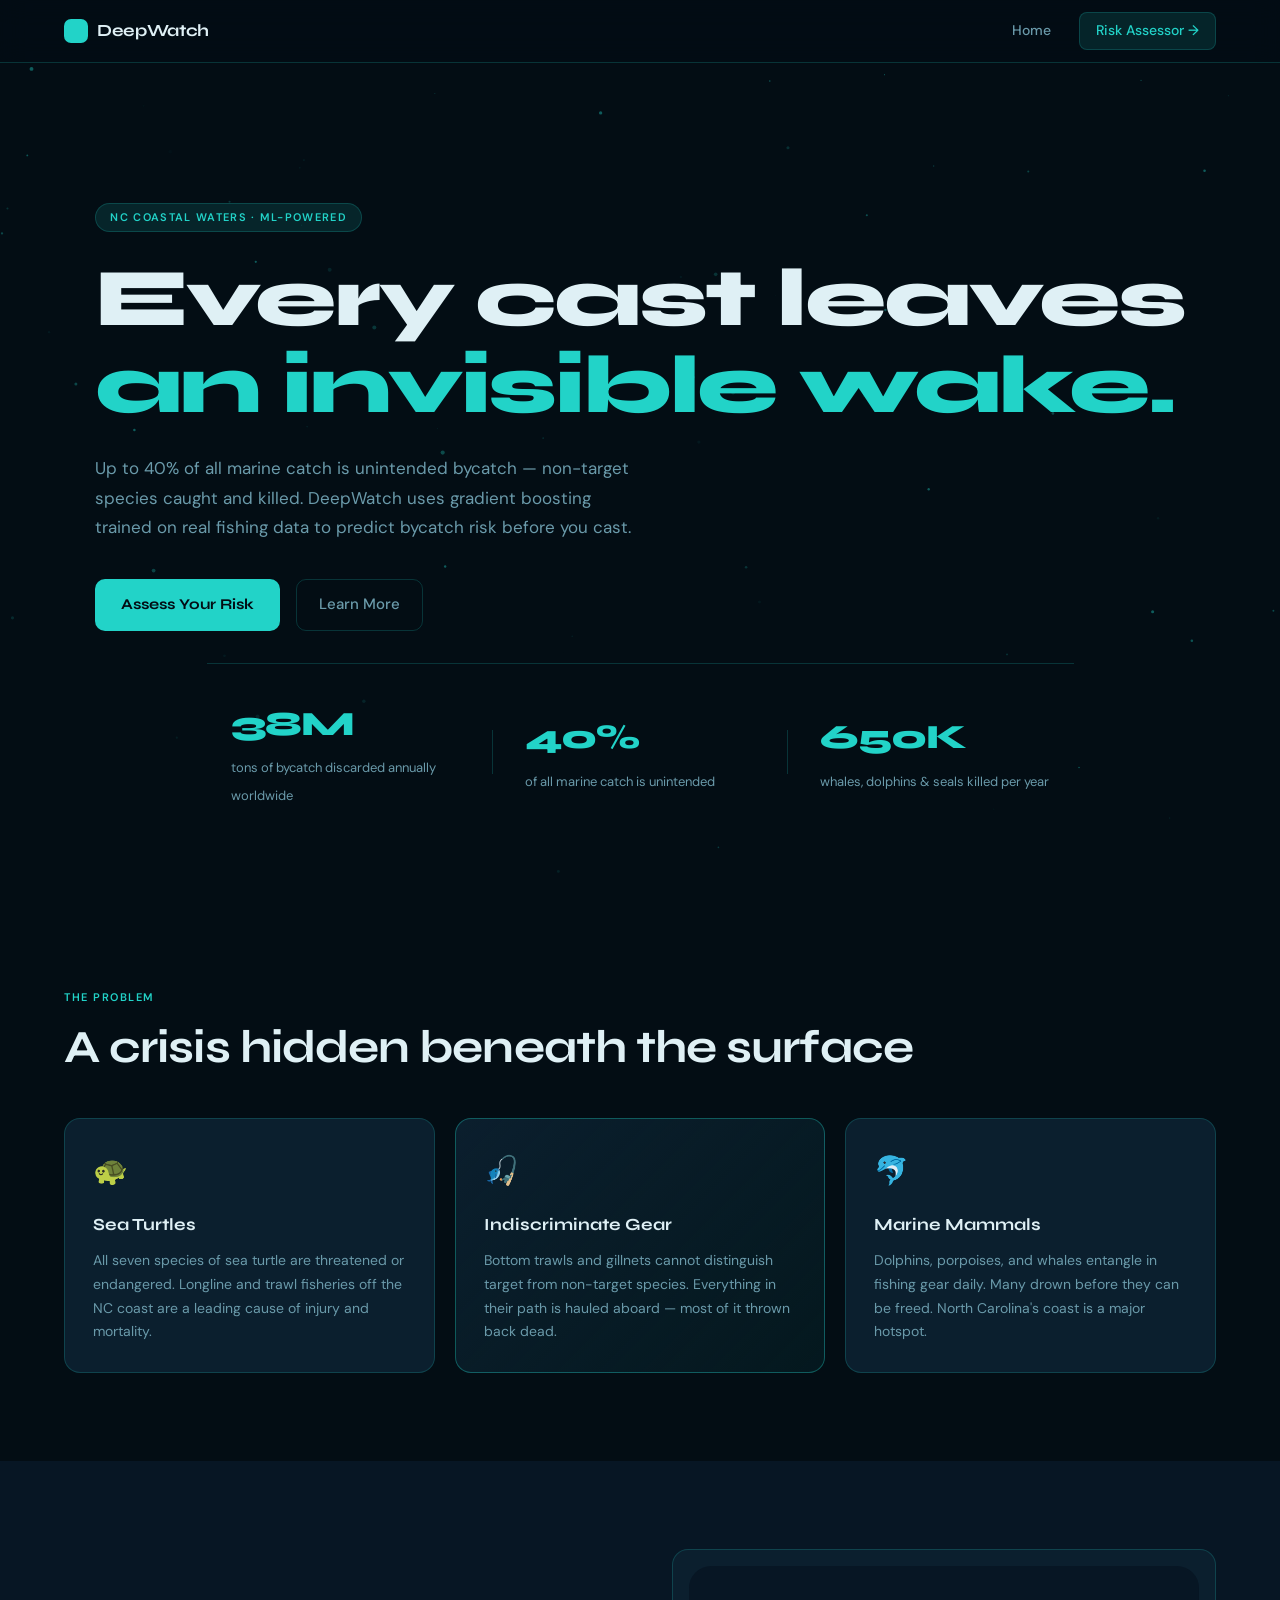
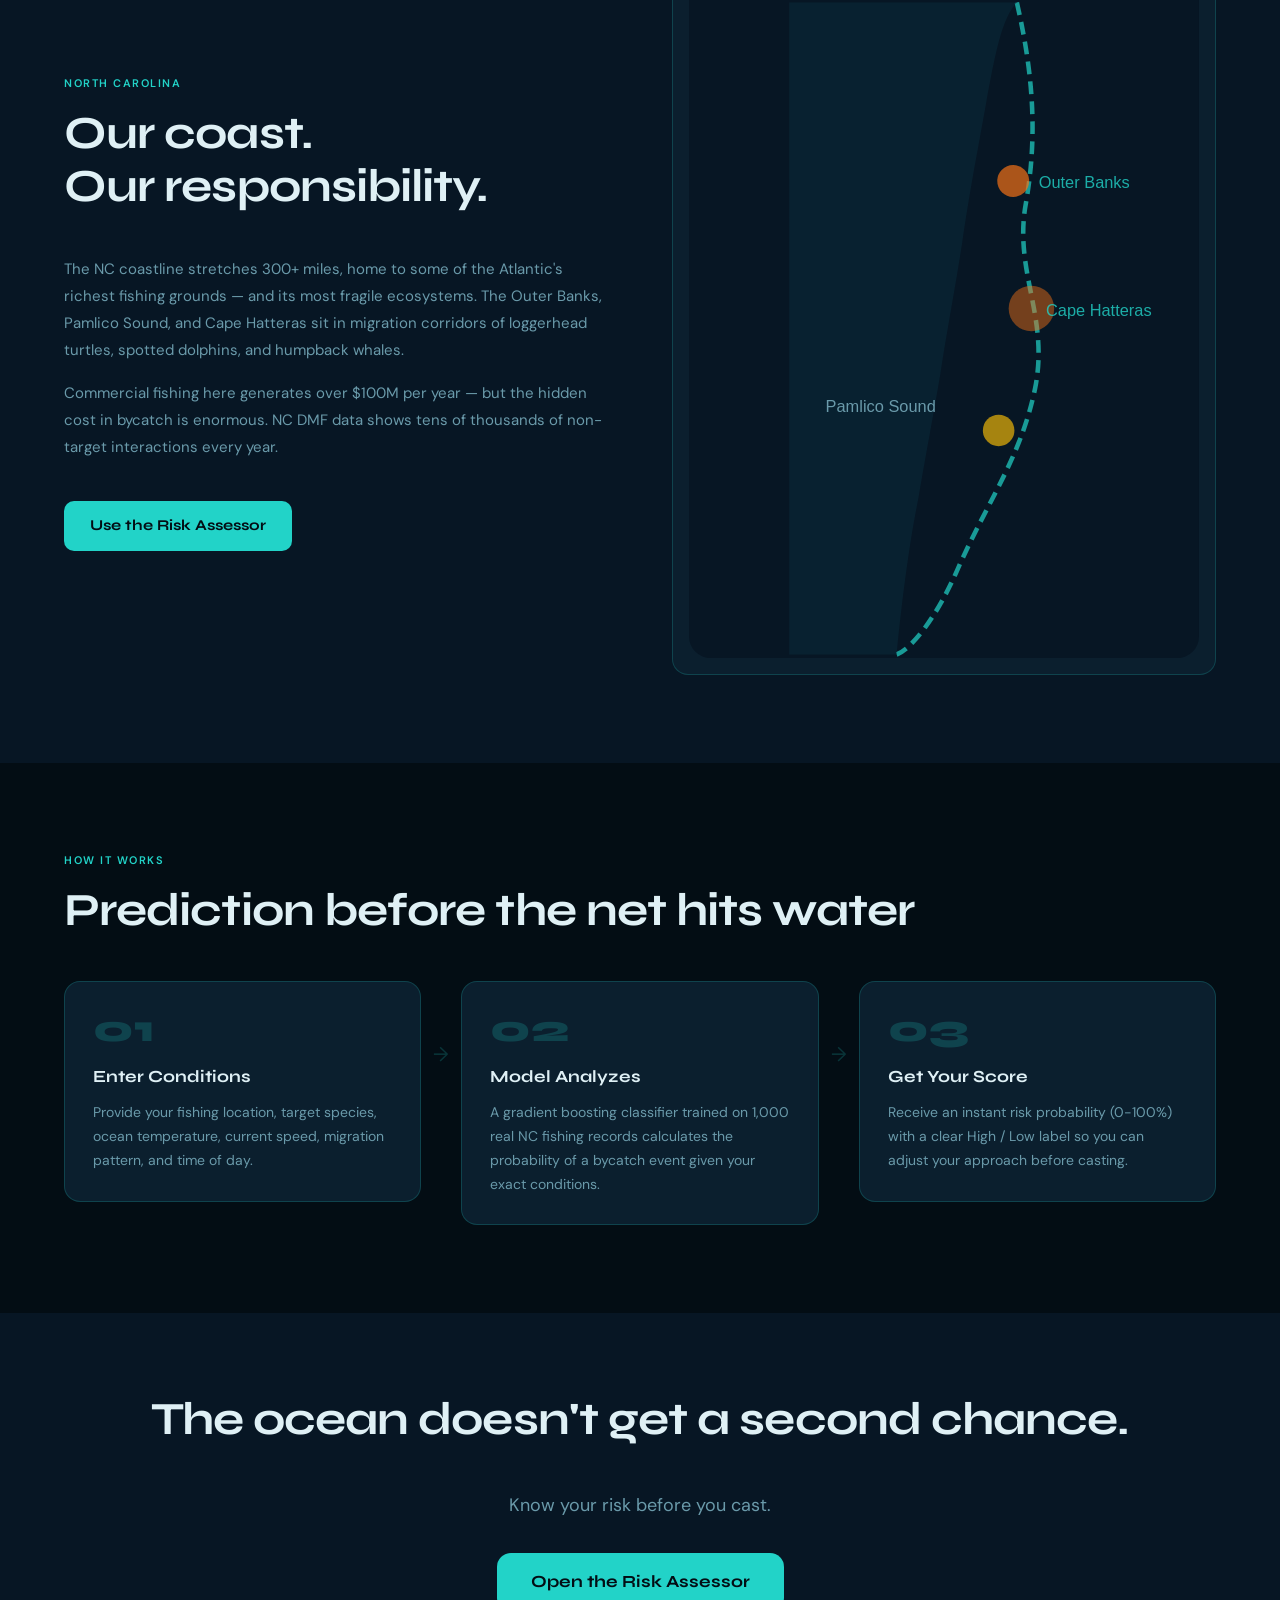
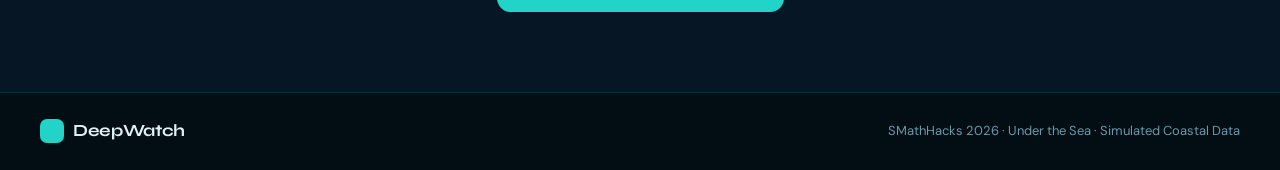
==== commit 3a95b745: "small final changes" ====
--- a/static/home.html
+++ b/static/home.html
@@ -258,7 +258,7 @@
       <div class="step">
         <div class="step-num">03</div>
         <h3>Get Your Score</h3>
-        <p>Receive an instant risk probability (0–100%) with a clear High / Low label so you can adjust your approach before casting.</p>
+        <p>Receive an instant risk probability (0-100%) with a clear High / Low label so you can adjust your approach before casting.</p>
       </div>
     </div>
   </div>
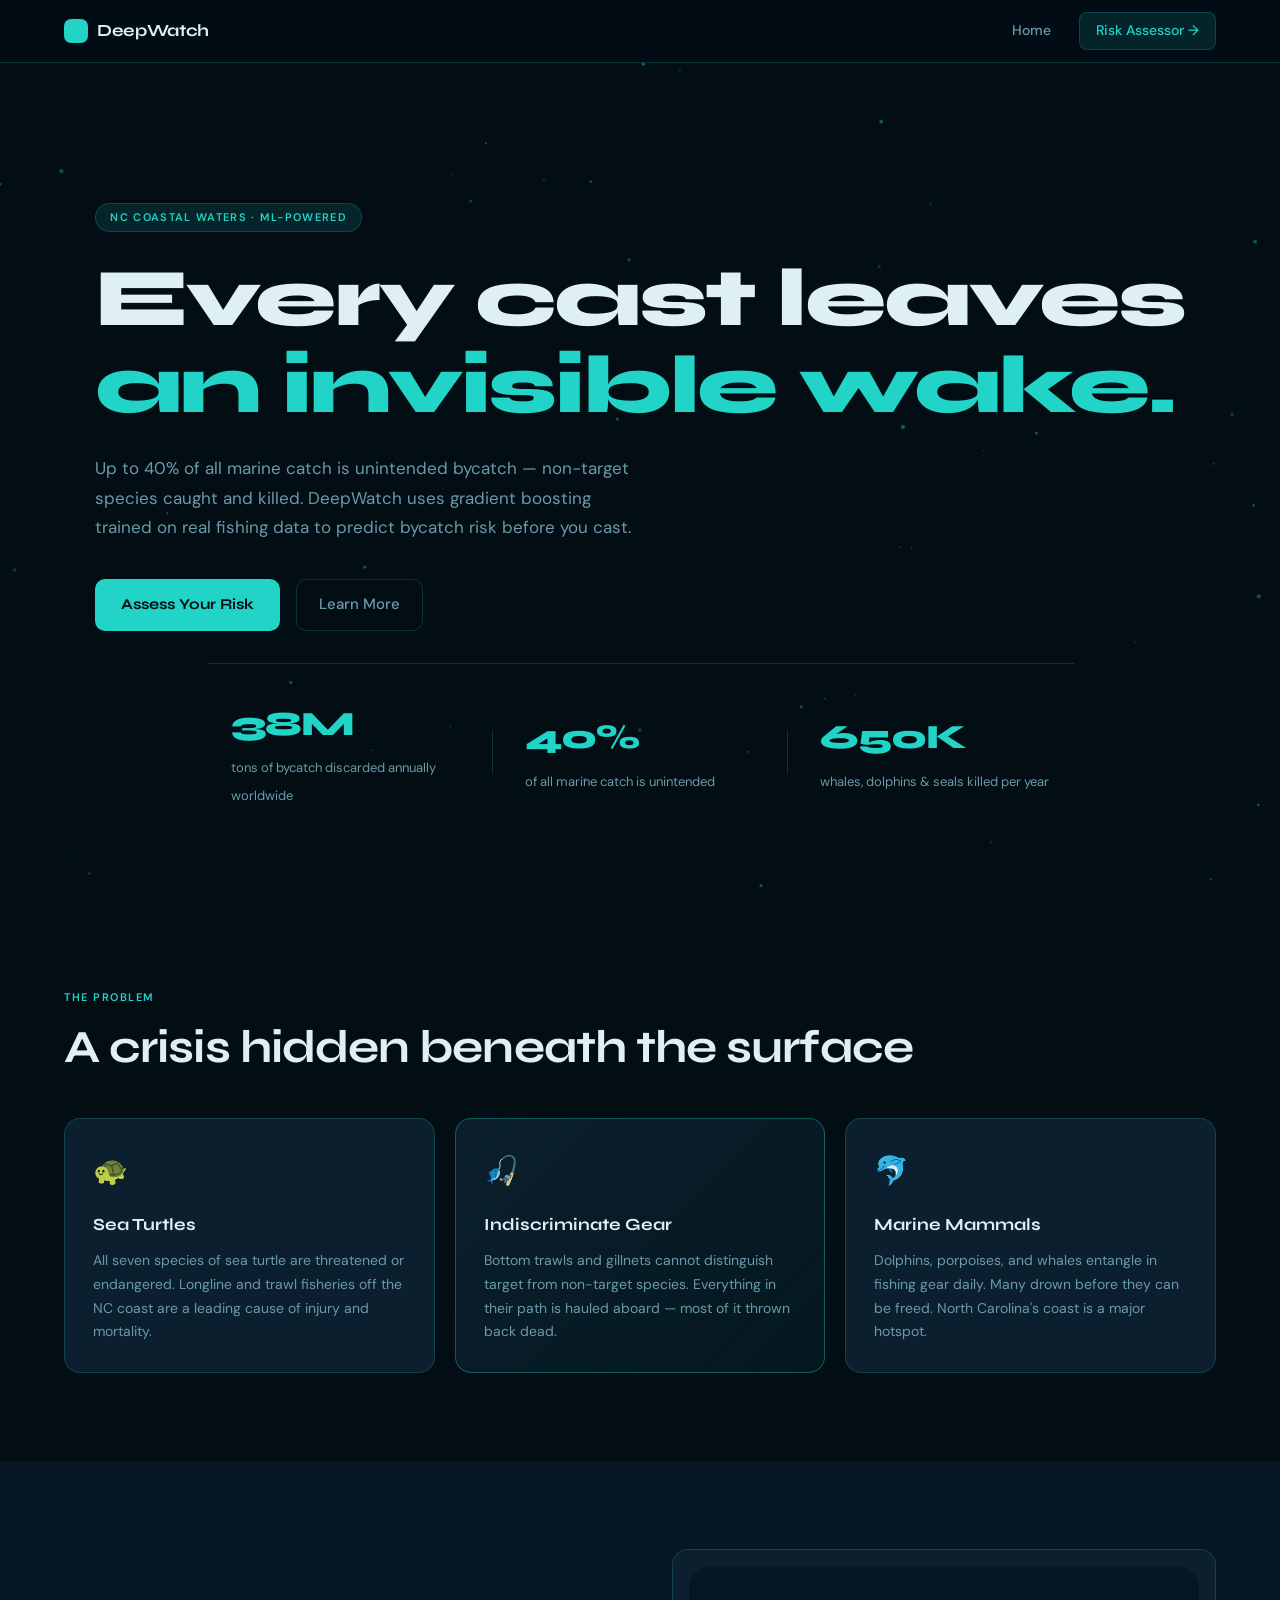
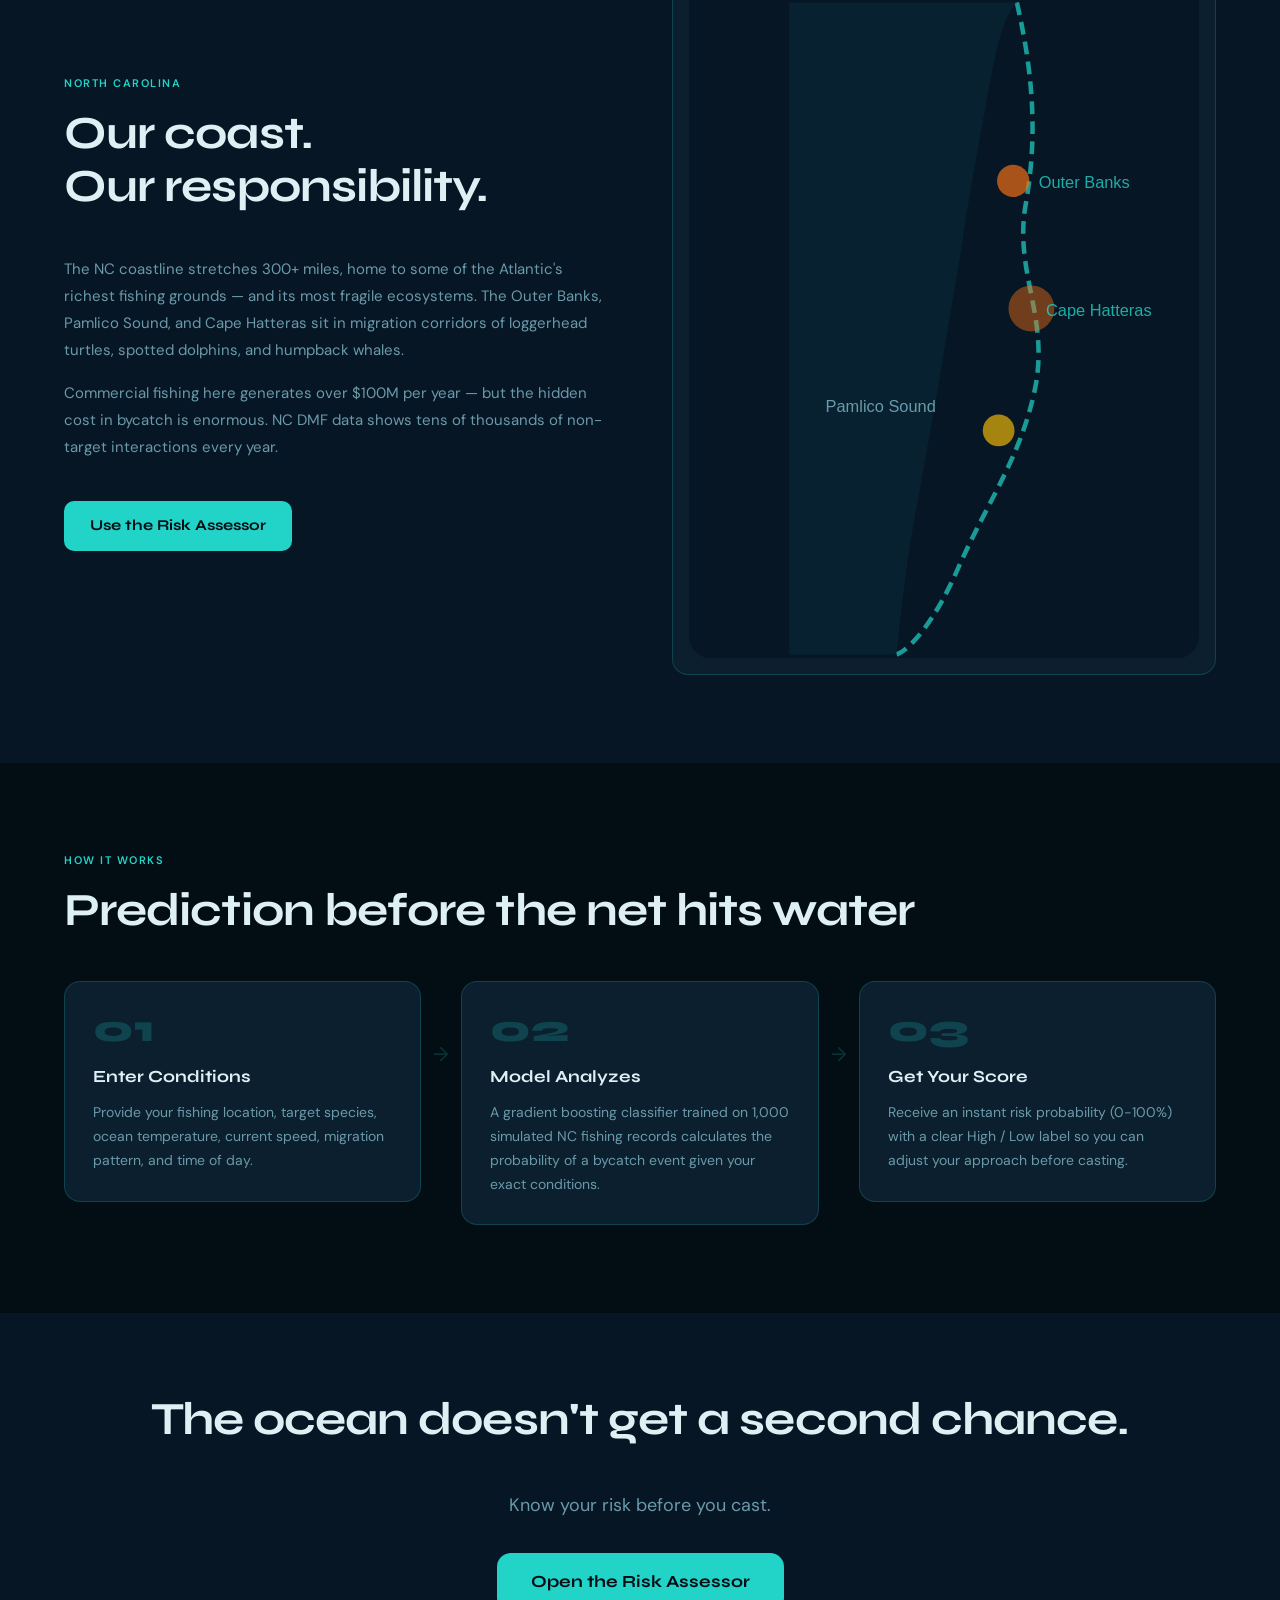
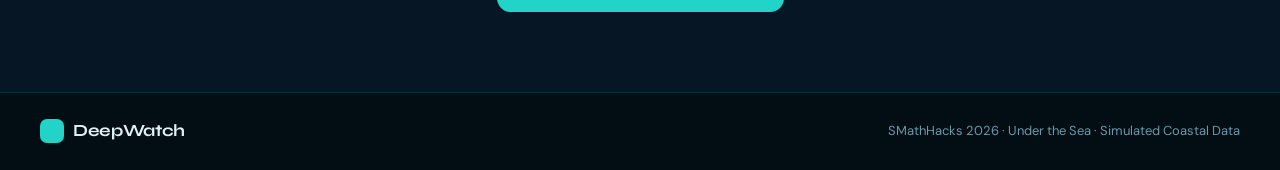
==== commit 1a144e0a: "small information changes" ====
--- a/static/home.html
+++ b/static/home.html
@@ -252,7 +252,7 @@
       <div class="step">
         <div class="step-num">02</div>
         <h3>Model Analyzes</h3>
-        <p>A gradient boosting classifier trained on 1,000 real NC fishing records calculates the probability of a bycatch event given your exact conditions.</p>
+        <p>A gradient boosting classifier trained on 1,000 simulated NC fishing records calculates the probability of a bycatch event given your exact conditions.</p>
       </div>
       <div class="step-arrow">→</div>
       <div class="step">
